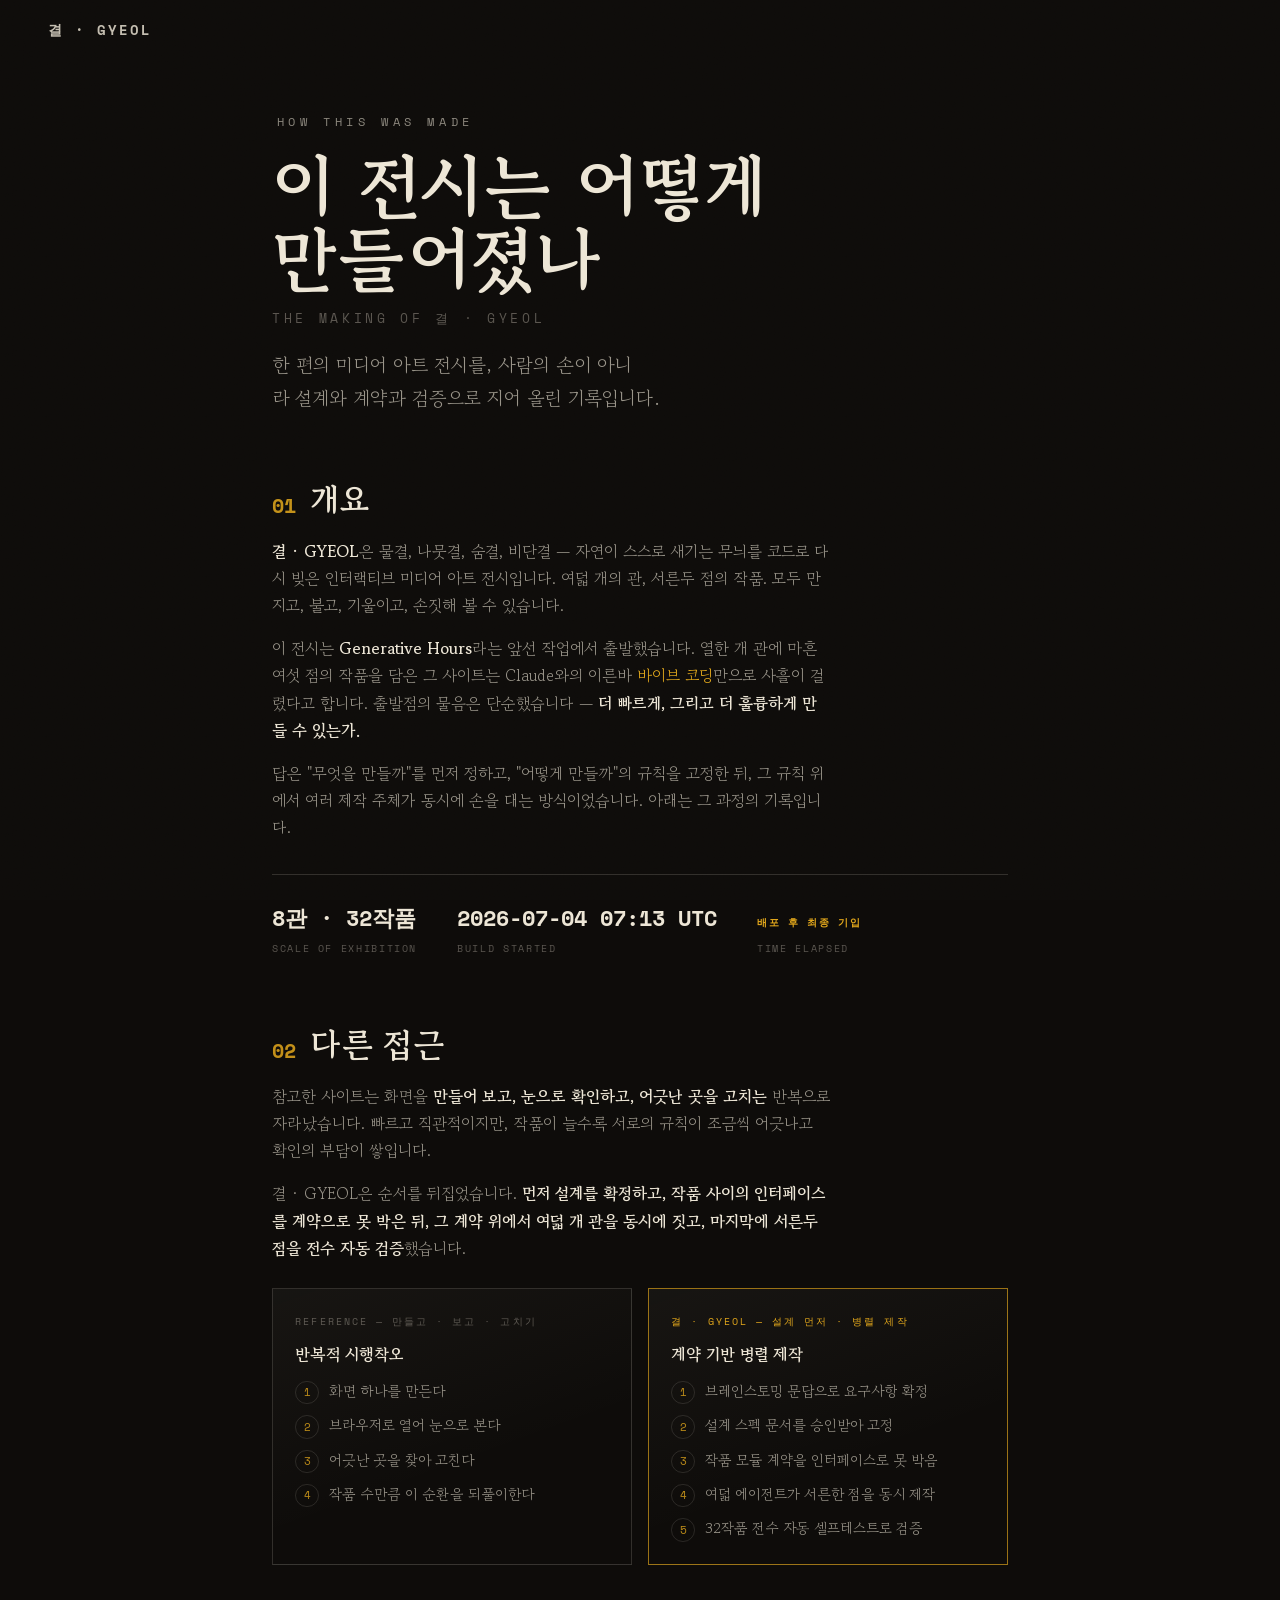
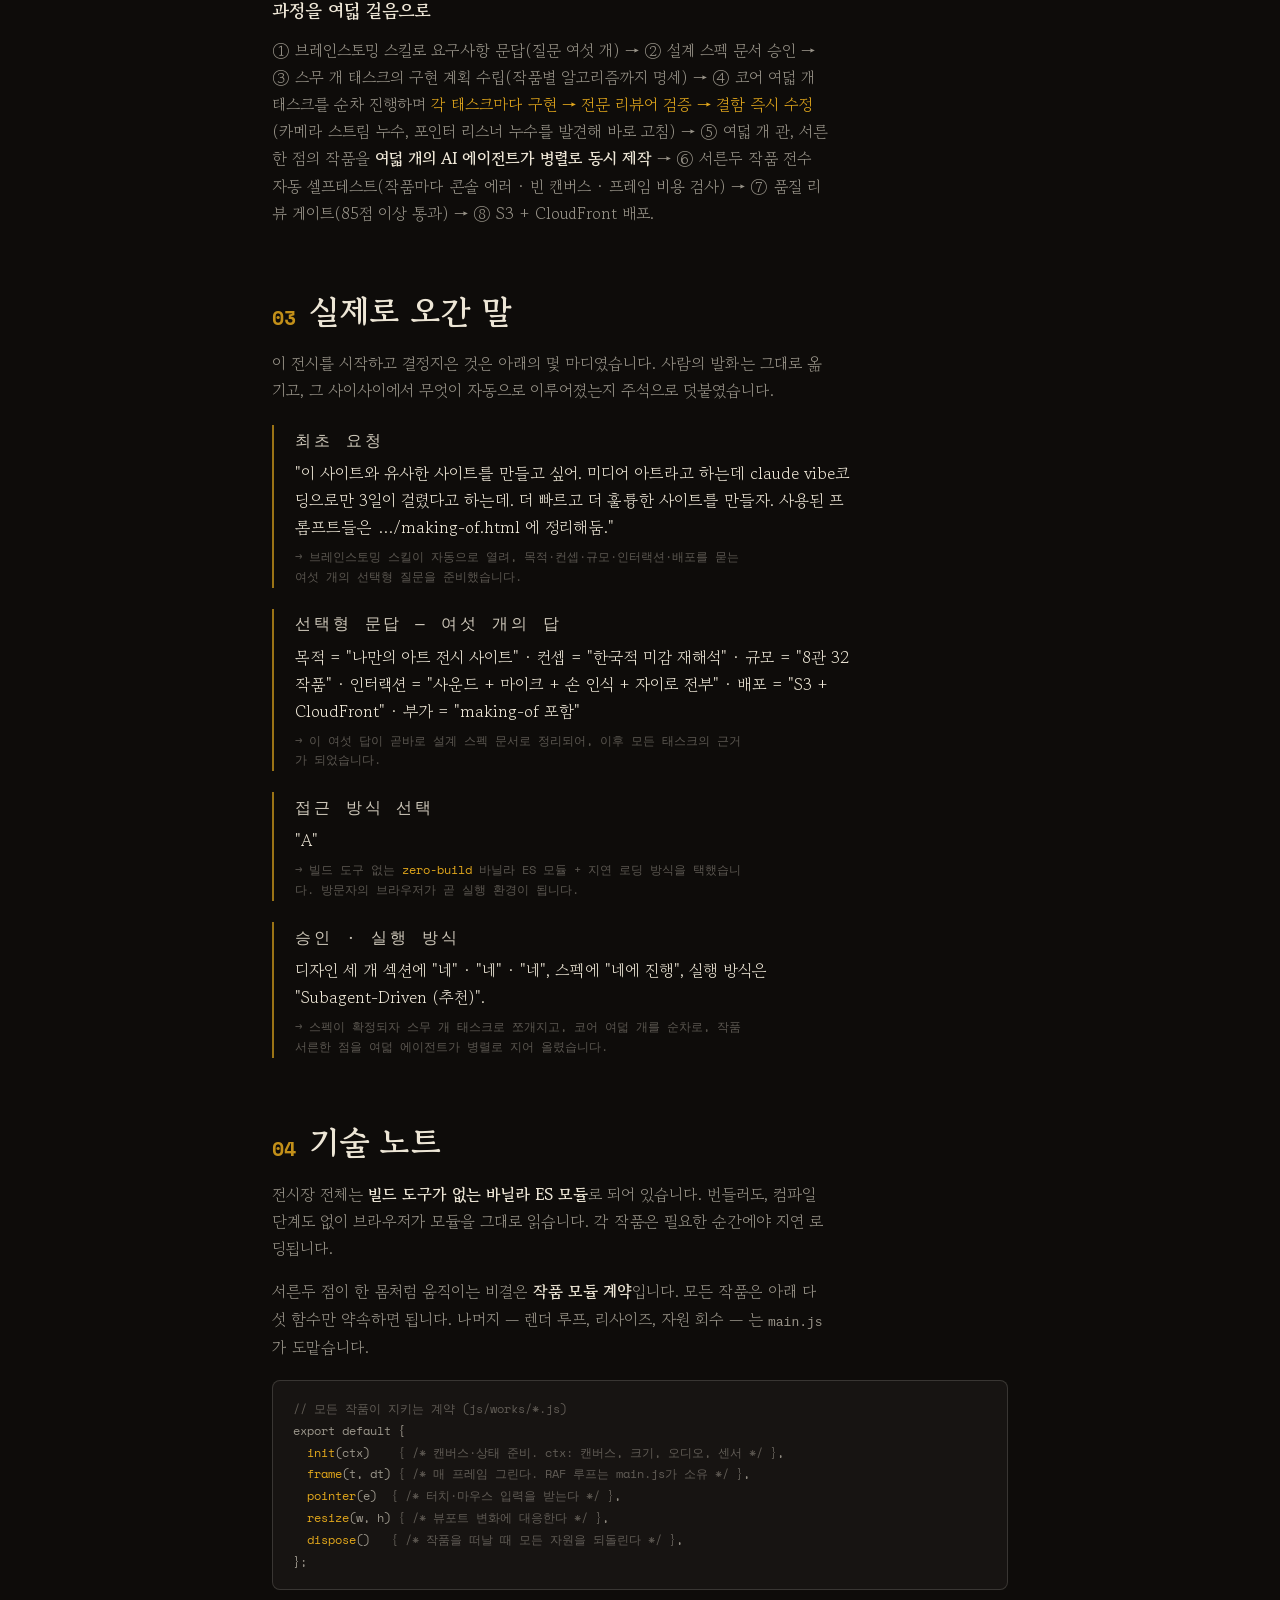
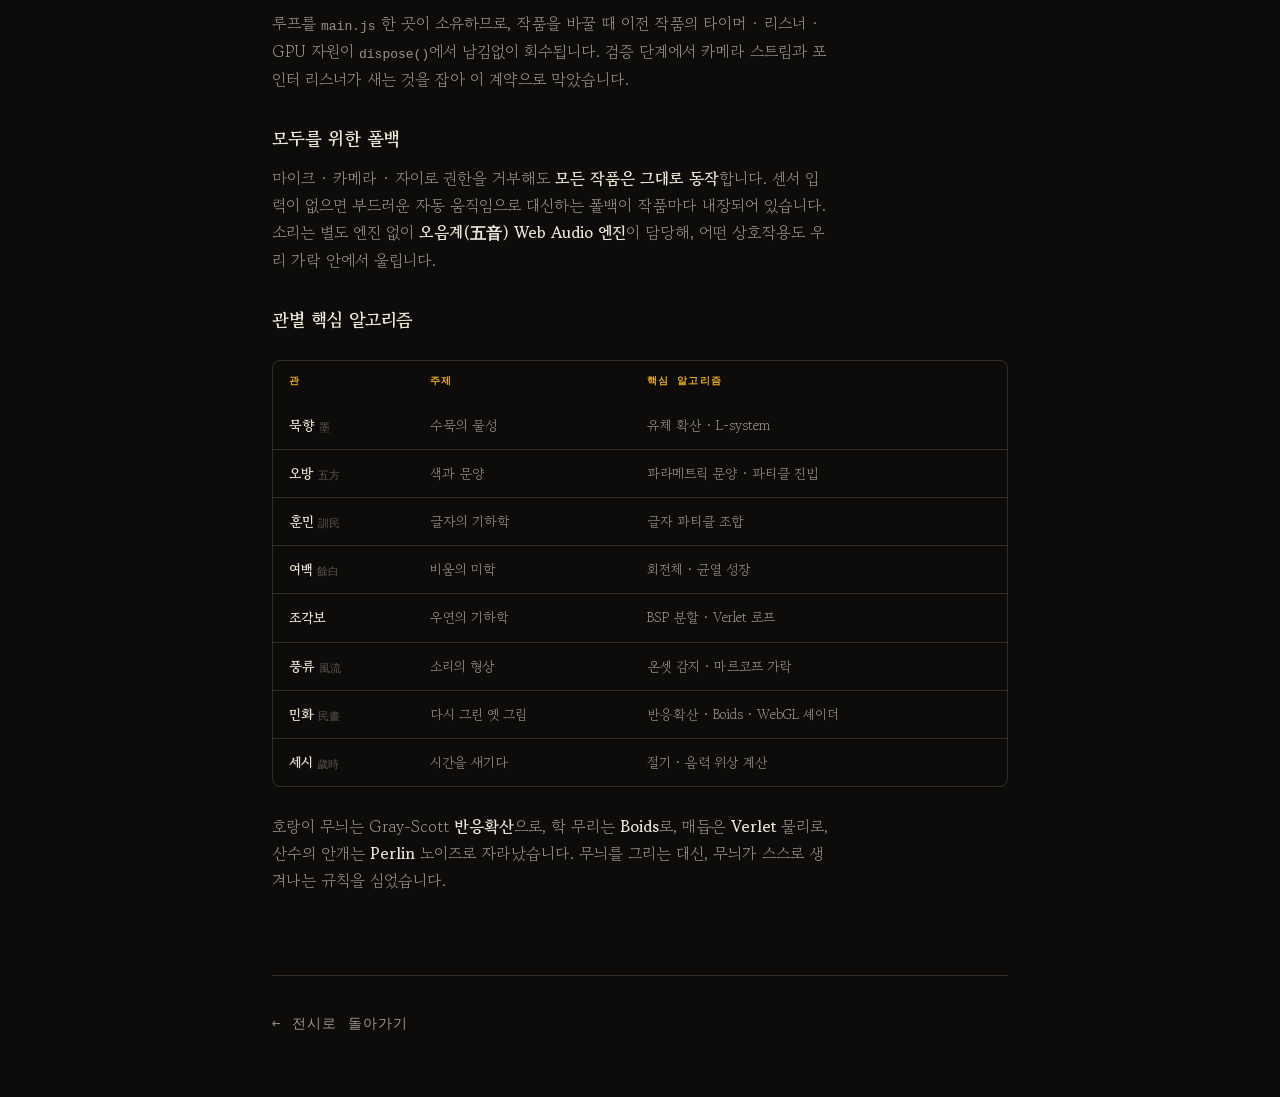
==== making-of.html @ 74eeb843 "feat: making-of 제작 과정 페이지 Co-Authored-By: Claude Fable 5 <noreply@anthropic.com>" ====
<!DOCTYPE html>
<html lang="ko">
<head>
  <meta charset="UTF-8" />
  <meta name="viewport" content="width=device-width, initial-scale=1.0, viewport-fit=cover" />
  <meta name="description" content="결 · GYEOL — 이 전시가 어떻게 만들어졌나. 설계 먼저, 병렬 제작, 전수 검증으로 지은 8관 32작품 미디어 아트." />
  <title>제작 과정 — 결 · GYEOL</title>
  <link rel="preconnect" href="https://fonts.googleapis.com" />
  <link rel="preconnect" href="https://fonts.gstatic.com" crossorigin />
  <link href="https://fonts.googleapis.com/css2?family=Gowun+Batang:wght@400;700&family=Space+Mono:wght@400;700&display=swap" rel="stylesheet" />
  <link rel="stylesheet" href="./css/style.css" />
  <style>
    /* ── making-of 전용 스타일 (style.css의 변수·타이포 재사용) ── */
    .mk{max-width:52rem;margin-inline:auto;padding:7rem var(--pad) 4rem;}
    .mk__eyebrow{font-family:var(--mono);font-size:.72rem;letter-spacing:.4em;color:var(--gold);opacity:.9;padding-left:.4em;margin-bottom:1.4rem;}
    .mk__title{font-size:clamp(2.6rem,8vw,4.4rem);font-weight:700;line-height:1.04;letter-spacing:.02em;margin-bottom:1.5rem;}
    .mk__title small{display:block;font-family:var(--mono);font-size:.82rem;letter-spacing:.28em;color:var(--paper-faint);font-weight:400;margin-top:1.1rem;}
    .mk__lead{font-size:clamp(1.05rem,1.5vw,1.22rem);color:var(--paper-dim);max-width:46ch;text-wrap:balance;}
    .mk section{margin-top:clamp(3rem,7vh,4.75rem);}
    .mk h2{font-size:clamp(1.55rem,4vw,2.05rem);font-weight:700;line-height:1.25;margin-bottom:1.2rem;letter-spacing:.01em;}
    .mk h2 .no{font-family:var(--mono);font-size:.6em;color:var(--gold);margin-right:.7em;opacity:.85;}
    .mk h3{font-size:1.12rem;font-weight:700;color:var(--paper);margin:1.9rem 0 .7rem;}
    .mk p{color:var(--paper-dim);margin-bottom:1rem;max-width:62ch;}
    .mk strong{color:var(--paper);font-weight:700;}
    .mk em{color:var(--gold);font-style:normal;}
    /* 소요 통계 */
    .mk__stats{display:flex;flex-wrap:wrap;gap:1.5rem 2.5rem;margin-top:2rem;padding-top:1.8rem;border-top:1px solid var(--hairline);}
    .stat b{display:block;font-family:var(--mono);font-size:1.4rem;color:var(--paper);font-weight:700;line-height:1.3;}
    .stat span{font-family:var(--mono);font-size:.64rem;letter-spacing:.16em;color:var(--paper-faint);}
    #elapsed{color:var(--gold);}
    /* 비교 2단 */
    .cmp{display:grid;grid-template-columns:1fr 1fr;gap:1rem;margin-top:1.6rem;}
    .cmp__col{border:1px solid var(--hairline);padding:1.5rem 1.4rem;background:linear-gradient(160deg,color-mix(in srgb,var(--paper) 4%,transparent),transparent 62%);}
    .cmp__col--ours{border-color:var(--hairline-hi);}
    .cmp__col h3{margin-top:0;font-size:1.02rem;}
    .cmp__col .tag{font-family:var(--mono);font-size:.64rem;letter-spacing:.2em;color:var(--paper-faint);display:block;margin-bottom:.7rem;}
    .cmp__col--ours .tag{color:var(--gold);}
    .cmp ol{list-style:none;counter-reset:s;padding:0;margin:.4rem 0 0;}
    .cmp li{position:relative;padding-left:2.1rem;margin-bottom:.75rem;font-size:.9rem;color:var(--paper-dim);line-height:1.55;}
    .cmp li:last-child{margin-bottom:0;}
    .cmp li::before{counter-increment:s;content:counter(s);position:absolute;left:0;top:.05rem;font-family:var(--mono);font-size:.66rem;color:var(--gold);opacity:.8;border:1px solid var(--hairline);width:1.35rem;height:1.35rem;display:grid;place-items:center;border-radius:50%;}
    /* 프롬프트 인용 */
    .prompt{border-left:2px solid var(--hairline-hi);padding:.1rem 0 .1rem 1.3rem;margin:1.3rem 0;}
    .prompt__q{font-family:var(--mono);font-size:.64rem;letter-spacing:.18em;color:var(--gold);opacity:.85;margin-bottom:.55rem;}
    .prompt p{font-size:1.02rem;color:var(--paper);margin-bottom:.4rem;line-height:1.65;}
    .prompt .said{color:var(--paper);}
    .prompt .note{font-family:var(--mono);font-size:.74rem;color:var(--paper-faint);line-height:1.65;margin-bottom:0;max-width:64ch;}
    /* 코드 블록 */
    .code{overflow-x:auto;-webkit-overflow-scrolling:touch;background:color-mix(in srgb,var(--paper) 4%,transparent);border:1px solid var(--hairline);border-radius:8px;padding:1.05rem 1.25rem;margin:1.2rem 0;}
    .code pre{font-family:var(--mono);font-size:.78rem;line-height:1.75;color:var(--paper-dim);white-space:pre;}
    .code .c{color:var(--paper-faint);}
    .code .k{color:var(--gold);}
    /* 관별 알고리즘 표 */
    .tbl-wrap{overflow-x:auto;-webkit-overflow-scrolling:touch;margin:1.6rem 0;border:1px solid var(--hairline);border-radius:8px;}
    table.algo{border-collapse:collapse;width:100%;min-width:33rem;font-size:.85rem;}
    table.algo th,table.algo td{text-align:left;padding:.75rem 1rem;border-bottom:1px solid var(--hairline);vertical-align:top;}
    table.algo thead th{font-family:var(--mono);font-size:.62rem;letter-spacing:.14em;color:var(--gold);text-transform:uppercase;}
    table.algo tbody th{font-weight:700;color:var(--paper);white-space:nowrap;}
    table.algo tbody th .hanja{color:var(--paper-faint);font-weight:400;margin-left:.35em;font-size:.82em;}
    table.algo td{color:var(--paper-dim);}
    table.algo tr:last-child td,table.algo tr:last-child th{border-bottom:0;}
    /* 되돌아가기 */
    .mk__back{margin-top:clamp(4rem,9vh,5.5rem);padding-top:2rem;border-top:1px solid var(--hairline);}
    .mk__back a{font-family:var(--mono);font-size:.85rem;letter-spacing:.08em;color:var(--paper-dim);transition:color .3s var(--ease),letter-spacing .4s var(--ease);}
    .mk__back a:hover{color:var(--gold);letter-spacing:.13em;}
    @media (max-width:600px){
      .mk{padding-top:6rem;}
      .cmp{grid-template-columns:1fr;}
    }
  </style>
</head>
<body data-view="atrium">
  <div class="grain" aria-hidden="true"></div>
  <header class="topbar">
    <a class="brand" href="./index.html" aria-label="아트리움으로">결 · GYEOL</a>
  </header>

  <main class="mk">
    <p class="mk__eyebrow">HOW THIS WAS MADE</p>
    <h1 class="mk__title">이 전시는 어떻게<br />만들어졌나<small>THE MAKING OF 결 · GYEOL</small></h1>
    <p class="mk__lead">한 편의 미디어 아트 전시를, 사람의 손이 아니라 설계와 계약과 검증으로 지어 올린 기록입니다.</p>

    <section aria-labelledby="s1">
      <h2 id="s1"><span class="no">01</span>개요</h2>
      <p><strong>결 · GYEOL</strong>은 물결, 나뭇결, 숨결, 비단결 — 자연이 스스로 새기는 무늬를 코드로 다시 빚은
        인터랙티브 미디어 아트 전시입니다. 여덟 개의 관, 서른두 점의 작품. 모두 만지고, 불고, 기울이고,
        손짓해 볼 수 있습니다.</p>
      <p>이 전시는 <strong>Generative Hours</strong>라는 앞선 작업에서 출발했습니다. 열한 개 관에 마흔여섯 점의
        작품을 담은 그 사이트는 Claude와의 이른바 <em>바이브 코딩</em>만으로 사흘이 걸렸다고 합니다.
        출발점의 물음은 단순했습니다 — <strong>더 빠르게, 그리고 더 훌륭하게 만들 수 있는가.</strong></p>
      <p>답은 "무엇을 만들까"를 먼저 정하고, "어떻게 만들까"의 규칙을 고정한 뒤, 그 규칙 위에서
        여러 제작 주체가 동시에 손을 대는 방식이었습니다. 아래는 그 과정의 기록입니다.</p>
      <div class="mk__stats">
        <div class="stat"><b>8관 · 32작품</b><span>SCALE OF EXHIBITION</span></div>
        <div class="stat"><b>2026-07-04 07:13 UTC</b><span>BUILD STARTED</span></div>
        <div class="stat"><b><span id="elapsed">배포 후 최종 기입</span></b><span>TIME ELAPSED</span></div>
      </div>
    </section>

    <section aria-labelledby="s2">
      <h2 id="s2"><span class="no">02</span>다른 접근</h2>
      <p>참고한 사이트는 화면을 <strong>만들어 보고, 눈으로 확인하고, 어긋난 곳을 고치는</strong> 반복으로 자라났습니다.
        빠르고 직관적이지만, 작품이 늘수록 서로의 규칙이 조금씩 어긋나고 확인의 부담이 쌓입니다.</p>
      <p>결 · GYEOL은 순서를 뒤집었습니다. <strong>먼저 설계를 확정하고, 작품 사이의 인터페이스를 계약으로 못 박은 뒤,
        그 계약 위에서 여덟 개 관을 동시에 짓고, 마지막에 서른두 점을 전수 자동 검증</strong>했습니다.</p>
      <div class="cmp">
        <div class="cmp__col">
          <span class="tag">REFERENCE — 만들고 · 보고 · 고치기</span>
          <h3>반복적 시행착오</h3>
          <ol>
            <li>화면 하나를 만든다</li>
            <li>브라우저로 열어 눈으로 본다</li>
            <li>어긋난 곳을 찾아 고친다</li>
            <li>작품 수만큼 이 순환을 되풀이한다</li>
          </ol>
        </div>
        <div class="cmp__col cmp__col--ours">
          <span class="tag">결 · GYEOL — 설계 먼저 · 병렬 제작</span>
          <h3>계약 기반 병렬 제작</h3>
          <ol>
            <li>브레인스토밍 문답으로 요구사항 확정</li>
            <li>설계 스펙 문서를 승인받아 고정</li>
            <li>작품 모듈 계약을 인터페이스로 못 박음</li>
            <li>여덟 에이전트가 서른한 점을 동시 제작</li>
            <li>32작품 전수 자동 셀프테스트로 검증</li>
          </ol>
        </div>
      </div>
      <h3>과정을 여덟 걸음으로</h3>
      <p>① 브레인스토밍 스킬로 요구사항 문답(질문 여섯 개) → ② 설계 스펙 문서 승인 → ③ 스무 개 태스크의
        구현 계획 수립(작품별 알고리즘까지 명세) → ④ 코어 여덟 개 태스크를 순차 진행하며 <em>각 태스크마다
        구현 → 전문 리뷰어 검증 → 결함 즉시 수정</em>(카메라 스트림 누수, 포인터 리스너 누수를 발견해 바로 고침)
        → ⑤ 여덟 개 관, 서른한 점의 작품을 <strong>여덟 개의 AI 에이전트가 병렬로 동시 제작</strong>
        → ⑥ 서른두 작품 전수 자동 셀프테스트(작품마다 콘솔 에러 · 빈 캔버스 · 프레임 비용 검사)
        → ⑦ 품질 리뷰 게이트(85점 이상 통과) → ⑧ S3 + CloudFront 배포.</p>
    </section>

    <section aria-labelledby="s3">
      <h2 id="s3"><span class="no">03</span>실제로 오간 말</h2>
      <p>이 전시를 시작하고 결정지은 것은 아래의 몇 마디였습니다. 사람의 발화는 그대로 옮기고,
        그 사이사이에서 무엇이 자동으로 이루어졌는지 주석으로 덧붙였습니다.</p>

      <div class="prompt">
        <p class="prompt__q">최초 요청</p>
        <p class="said">"이 사이트와 유사한 사이트를 만들고 싶어. 미디어 아트라고 하는데 claude vibe코딩으로만
          3일이 걸렸다고 하는데. 더 빠르고 더 훌륭한 사이트를 만들자. 사용된 프롬프트들은 …/making-of.html 에
          정리해둠."</p>
        <p class="note">→ 브레인스토밍 스킬이 자동으로 열려, 목적·컨셉·규모·인터랙션·배포를 묻는 여섯 개의
          선택형 질문을 준비했습니다.</p>
      </div>

      <div class="prompt">
        <p class="prompt__q">선택형 문답 — 여섯 개의 답</p>
        <p class="said">목적 = "나만의 아트 전시 사이트" · 컨셉 = "한국적 미감 재해석" · 규모 = "8관 32작품" ·
          인터랙션 = "사운드 + 마이크 + 손 인식 + 자이로 전부" · 배포 = "S3 + CloudFront" ·
          부가 = "making-of 포함"</p>
        <p class="note">→ 이 여섯 답이 곧바로 설계 스펙 문서로 정리되어, 이후 모든 태스크의 근거가 되었습니다.</p>
      </div>

      <div class="prompt">
        <p class="prompt__q">접근 방식 선택</p>
        <p class="said">"A"</p>
        <p class="note">→ 빌드 도구 없는 <em>zero-build</em> 바닐라 ES 모듈 + 지연 로딩 방식을 택했습니다.
          방문자의 브라우저가 곧 실행 환경이 됩니다.</p>
      </div>

      <div class="prompt">
        <p class="prompt__q">승인 · 실행 방식</p>
        <p class="said">디자인 세 개 섹션에 "네" · "네" · "네", 스펙에 "네에 진행", 실행 방식은
          "Subagent-Driven (추천)".</p>
        <p class="note">→ 스펙이 확정되자 스무 개 태스크로 쪼개지고, 코어 여덟 개를 순차로,
          작품 서른한 점을 여덟 에이전트가 병렬로 지어 올렸습니다.</p>
      </div>
    </section>

    <section aria-labelledby="s4">
      <h2 id="s4"><span class="no">04</span>기술 노트</h2>
      <p>전시장 전체는 <strong>빌드 도구가 없는 바닐라 ES 모듈</strong>로 되어 있습니다. 번들러도, 컴파일 단계도
        없이 브라우저가 모듈을 그대로 읽습니다. 각 작품은 필요한 순간에야 지연 로딩됩니다.</p>
      <p>서른두 점이 한 몸처럼 움직이는 비결은 <strong>작품 모듈 계약</strong>입니다. 모든 작품은 아래 다섯 함수만
        약속하면 됩니다. 나머지 — 렌더 루프, 리사이즈, 자원 회수 — 는 <code>main.js</code>가 도맡습니다.</p>
      <div class="code"><pre><span class="c">// 모든 작품이 지키는 계약 (js/works/*.js)</span>
export default {
  <span class="k">init</span>(ctx)    <span class="c">{ /* 캔버스·상태 준비. ctx: 캔버스, 크기, 오디오, 센서 */ }</span>,
  <span class="k">frame</span>(t, dt) <span class="c">{ /* 매 프레임 그린다. RAF 루프는 main.js가 소유 */ }</span>,
  <span class="k">pointer</span>(e)  <span class="c">{ /* 터치·마우스 입력을 받는다 */ }</span>,
  <span class="k">resize</span>(w, h) <span class="c">{ /* 뷰포트 변화에 대응한다 */ }</span>,
  <span class="k">dispose</span>()   <span class="c">{ /* 작품을 떠날 때 모든 자원을 되돌린다 */ }</span>,
};</pre></div>
      <p>루프를 <code>main.js</code> 한 곳이 소유하므로, 작품을 바꿀 때 이전 작품의
        타이머 · 리스너 · GPU 자원이 <code>dispose()</code>에서 남김없이 회수됩니다.
        검증 단계에서 카메라 스트림과 포인터 리스너가 새는 것을 잡아 이 계약으로 막았습니다.</p>
      <h3>모두를 위한 폴백</h3>
      <p>마이크 · 카메라 · 자이로 권한을 거부해도 <strong>모든 작품은 그대로 동작</strong>합니다. 센서 입력이
        없으면 부드러운 자동 움직임으로 대신하는 폴백이 작품마다 내장되어 있습니다. 소리는 별도 엔진 없이
        <strong>오음계(五音) Web Audio 엔진</strong>이 담당해, 어떤 상호작용도 우리 가락 안에서 울립니다.</p>
      <h3>관별 핵심 알고리즘</h3>
      <div class="tbl-wrap">
        <table class="algo">
          <thead><tr><th scope="col">관</th><th scope="col">주제</th><th scope="col">핵심 알고리즘</th></tr></thead>
          <tbody>
            <tr><th scope="row">묵향<span class="hanja">墨</span></th><td>수묵의 물성</td><td>유체 확산 · L-system</td></tr>
            <tr><th scope="row">오방<span class="hanja">五方</span></th><td>색과 문양</td><td>파라메트릭 문양 · 파티클 진법</td></tr>
            <tr><th scope="row">훈민<span class="hanja">訓民</span></th><td>글자의 기하학</td><td>글자 파티클 조합</td></tr>
            <tr><th scope="row">여백<span class="hanja">餘白</span></th><td>비움의 미학</td><td>회전체 · 균열 성장</td></tr>
            <tr><th scope="row">조각보</th><td>우연의 기하학</td><td>BSP 분할 · Verlet 로프</td></tr>
            <tr><th scope="row">풍류<span class="hanja">風流</span></th><td>소리의 형상</td><td>온셋 감지 · 마르코프 가락</td></tr>
            <tr><th scope="row">민화<span class="hanja">民畫</span></th><td>다시 그린 옛 그림</td><td>반응확산 · Boids · WebGL 셰이더</td></tr>
            <tr><th scope="row">세시<span class="hanja">歲時</span></th><td>시간을 새기다</td><td>절기 · 음력 위상 계산</td></tr>
          </tbody>
        </table>
      </div>
      <p>호랑이 무늬는 Gray-Scott <strong>반응확산</strong>으로, 학 무리는 <strong>Boids</strong>로, 매듭은
        <strong>Verlet</strong> 물리로, 산수의 안개는 <strong>Perlin</strong> 노이즈로 자라났습니다.
        무늬를 그리는 대신, 무늬가 스스로 생겨나는 규칙을 심었습니다.</p>
    </section>

    <footer class="mk__back">
      <a href="./index.html">← 전시로 돌아가기</a>
    </footer>
  </main>
</body>
</html>
---- css/style.css ----
/* ═══════════════════════════════════════════════════════════════════
   결 · GYEOL — 한국적 미감의 제너러티브 미디어 아트 전시
   전역 스타일: 먹빛 배경 위 한지색 타이포, 갤러리다운 여백과 트랜지션
   ═══════════════════════════════════════════════════════════════════ */

:root {
  /* 팔레트 — 먹(ink)·한지(paper)·단청(오방색) */
  --ink:#0E0C0A; --paper:#EDE6D6; --red:#C23B22; --blue:#2C5F93;
  --gold:#E3A81C; --black:#1A1611;

  /* 파생 톤 */
  --paper-dim:color-mix(in srgb,var(--paper) 62%,transparent);
  --paper-faint:color-mix(in srgb,var(--paper) 34%,transparent);
  --hairline:color-mix(in srgb,var(--paper) 16%,transparent);
  --hairline-hi:color-mix(in srgb,var(--gold) 66%,transparent);
  --veil:color-mix(in srgb,var(--ink) 72%,transparent);

  /* 타이포 */
  --serif:'Gowun Batang',serif; --mono:'Space Mono',monospace;

  /* 리듬 */
  --pad:clamp(1.25rem,4vw,3rem);
  --ease:cubic-bezier(.22,.61,.36,1);
}

* { margin:0; box-sizing:border-box; }
html,body { height:100%; }

body {
  background:var(--ink);
  color:var(--paper);
  font-family:var(--serif);
  font-weight:400;
  line-height:1.7;
  overflow-x:hidden;
  -webkit-font-smoothing:antialiased;
  text-rendering:optimizeLegibility;
}

::selection { background:var(--gold); color:var(--ink); }

:where(a){ color:inherit; text-decoration:none; }

:where(button){
  font:inherit; color:inherit; background:none;
  border:0; cursor:pointer; -webkit-tap-highlight-color:transparent;
}

:where(button,a):focus-visible{
  outline:2px solid var(--gold);
  outline-offset:3px;
  border-radius:2px;
}

/* ── 한지 질감: feTurbulence 노이즈 오버레이 ───────────────────────── */
.grain {
  position:fixed; inset:0; pointer-events:none; opacity:.06; z-index:50;
  mix-blend-mode:overlay;
  background-image:url("data:image/svg+xml,%3Csvg xmlns='http://www.w3.org/2000/svg' width='160' height='160'%3E%3Cfilter id='n'%3E%3CfeTurbulence type='fractalNoise' baseFrequency='0.82' numOctaves='3' stitchTiles='stitch'/%3E%3C/filter%3E%3Crect width='100%25' height='100%25' filter='url(%23n)'/%3E%3C/svg%3E");
}

/* ── 뷰 상태 전환 (아트리움 ↔ 뷰어) ──────────────────────────────── */
body[data-view="viewer"] #atrium { display:none; }
body[data-view="atrium"] #viewer { display:none; }
body[data-view="viewer"]{ overflow:hidden; }

/* ═══════════════════════ 상단 바 ═══════════════════════════════════ */
.topbar {
  position:fixed; inset:0 0 auto 0; z-index:60;
  display:flex; align-items:center; justify-content:space-between;
  padding:1.15rem var(--pad);
  pointer-events:none;
}
.topbar > * { pointer-events:auto; }

.brand {
  font-family:var(--mono);
  font-size:.9rem; font-weight:700;
  letter-spacing:.14em;
  color:var(--paper);
  opacity:.82;
  transition:opacity .3s var(--ease), letter-spacing .4s var(--ease);
}
.brand:hover { opacity:1; letter-spacing:.2em; }

.sound-toggle {
  width:2.5rem; height:2.5rem;
  display:grid; place-items:center;
  font-size:1.3rem; line-height:1;
  color:var(--paper);
  border:1px solid var(--hairline);
  border-radius:50%;
  opacity:.7;
  transition:opacity .3s var(--ease), border-color .3s var(--ease),
             color .3s var(--ease), transform .4s var(--ease);
}
.sound-toggle:hover { opacity:1; border-color:var(--hairline-hi); color:var(--gold); }
.sound-toggle[aria-pressed="true"]{
  opacity:1; color:var(--gold); border-color:var(--hairline-hi);
  box-shadow:0 0 0 1px color-mix(in srgb,var(--gold) 30%,transparent) inset;
}

/* ═══════════════════════ 아트리움 ═════════════════════════════════ */
.atrium { min-height:100%; }

/* ── 히어로 ──────────────────────────────────────────────────────── */
.hero {
  display:flex; flex-direction:column; align-items:center;
  text-align:center;
  padding:clamp(7rem,16vh,11rem) var(--pad) clamp(3rem,8vh,5rem);
}

.hero__eyebrow {
  font-family:var(--mono);
  font-size:.72rem; letter-spacing:.42em;
  color:var(--gold);
  opacity:.9;
  padding-left:.42em; /* 자간 시각 보정 */
  margin-bottom:1.6rem;
}

.hero__title {
  font-size:clamp(6rem,24vw,15rem);
  font-weight:700;
  line-height:.9;
  letter-spacing:.02em;
  color:var(--paper);
  text-shadow:0 0 60px color-mix(in srgb,var(--gold) 18%,transparent);
  margin-bottom:1.8rem;
}

.hero__lead {
  max-width:38ch;
  font-size:clamp(1rem,1.35vw,1.18rem);
  color:var(--paper-dim);
  text-wrap:balance;
  margin-bottom:2rem;
}

.hero__meta {
  font-family:var(--mono);
  font-size:.7rem; letter-spacing:.34em;
  color:var(--paper-faint);
  padding-left:.34em;
}

/* ═══════════════════════ 전시관 그리드 ═════════════════════════════ */
.wings {
  display:grid;
  grid-template-columns:repeat(auto-fill,minmax(280px,1fr));
  gap:1rem;
  padding:2rem var(--pad) clamp(4rem,10vh,6rem);
  max-width:1400px;
  margin-inline:auto;
}

.wing-card {
  position:relative;
  display:flex; flex-direction:column; gap:.85rem;
  min-height:14rem;
  padding:1.6rem 1.5rem 1.5rem;
  border:1px solid var(--hairline);
  background:linear-gradient(160deg,
    color-mix(in srgb,var(--paper) 4%,transparent),
    transparent 62%);
  color:inherit; text-align:left;
  overflow:hidden;
  transition:border-color .4s var(--ease), transform .4s var(--ease),
             background .4s var(--ease);
}
/* 좌상단 단청 악센트 라인 — hover 시 자라남 */
.wing-card::before {
  content:""; position:absolute; top:0; left:0;
  width:2px; height:0;
  background:linear-gradient(var(--gold),var(--red));
  transition:height .45s var(--ease);
}
.wing-card:hover,
.wing-card:focus-visible {
  border-color:var(--hairline-hi);
  transform:translateY(-4px);
  background:linear-gradient(160deg,
    color-mix(in srgb,var(--paper) 8%,transparent),
    transparent 66%);
}
.wing-card:hover::before,
.wing-card:focus-visible::before { height:100%; }

/* 관 번호 (main.js 주입 마크업 대비 방어적 스타일) */
.wing-card__index,
.wing-card [data-index] {
  font-family:var(--mono);
  font-size:.72rem; letter-spacing:.28em;
  color:var(--gold); opacity:.85;
}

/* 관 이름 — 한글 + 한자 */
.wing-card h2,
.wing-card__name {
  font-size:1.7rem; font-weight:700; line-height:1.25;
  letter-spacing:.01em;
  color:var(--paper);
}
.wing-card h2 .hanja,
.wing-card__hanja {
  font-weight:400;
  color:var(--paper-dim);
  margin-left:.35em;
  font-size:.8em;
}

/* 관 테마 설명 */
.wing-card p,
.wing-card__theme {
  font-size:.95rem;
  color:var(--paper-dim);
}

/* 작품 칩 목록 */
.wing-card__works {
  display:flex; flex-wrap:wrap; gap:.4rem .6rem;
  margin-top:auto; padding-top:.4rem;
  list-style:none;
}
.work-chip {
  font-family:var(--mono);
  font-size:.75rem; opacity:.7;
  transition:opacity .3s var(--ease), color .3s var(--ease);
}
.work-chip::before { content:"·\00a0"; color:var(--gold); }
.work-chip:first-child::before { content:none; }
.wing-card:hover .work-chip { opacity:.95; }

/* ═══════════════════════ 푸터 ═════════════════════════════════════ */
.foot {
  text-align:center;
  padding:2rem var(--pad) 4rem;
  border-top:1px solid var(--hairline);
  margin:0 var(--pad);
}
.foot a {
  font-family:var(--mono);
  font-size:.82rem; letter-spacing:.08em;
  color:var(--paper-dim);
  transition:color .3s var(--ease), letter-spacing .4s var(--ease);
}
.foot a:hover { color:var(--gold); letter-spacing:.13em; }

/* ═══════════════════════ 뷰어 (전체화면) ═══════════════════════════ */
.viewer { position:fixed; inset:0; z-index:40; background:var(--black); }

.stage, .stage canvas {
  position:absolute; inset:0;
  width:100%; height:100%;
  display:block;
}

/* ── HUD: 화면 모서리 배치, 반투명, hover 시 선명 ─────────────────── */
.viewer__hud { position:absolute; inset:0; pointer-events:none; z-index:2; }

.viewer__hud button {
  position:absolute;
  display:grid; place-items:center;
  width:3rem; height:3rem;
  font-size:1.35rem; line-height:1;
  color:var(--paper);
  background:color-mix(in srgb,var(--ink) 42%,transparent);
  border:1px solid var(--hairline);
  border-radius:50%;
  opacity:.42;
  backdrop-filter:blur(6px); -webkit-backdrop-filter:blur(6px);
  pointer-events:auto;
  transition:opacity .3s var(--ease), border-color .3s var(--ease),
             background .3s var(--ease), transform .3s var(--ease);
}
.viewer__hud button:hover,
.viewer__hud button:focus-visible {
  opacity:1; border-color:var(--hairline-hi);
  background:color-mix(in srgb,var(--ink) 66%,transparent);
}

/* close·sound가 우상단에서 나란히: [✕]  [∿]
   sound-toggle(right:var(--pad), 2.5rem)와 겹치지 않도록 pad 기준으로 close를 왼쪽에 둔다 */
.viewer__hud [data-action="close"]{ top:1.05rem; right:calc(var(--pad) + 3rem); }
.viewer__hud [data-action="prev"] { top:50%; left:1.25rem; transform:translateY(-50%); }
.viewer__hud [data-action="next"] { top:50%; right:1.25rem; transform:translateY(-50%); }
.viewer__hud [data-action="prev"]:hover,
.viewer__hud [data-action="next"]:hover { transform:translateY(-50%) scale(1.06); }
.viewer__hud [data-action="info"] { bottom:1.5rem; right:1.5rem; font-size:1.2rem; }
.viewer__hud [data-action="info"][aria-expanded="true"]{
  opacity:1; color:var(--gold); border-color:var(--hairline-hi);
}

/* ── 정보 패널: 우측 하단 유리모피즘 카드 ────────────────────────── */
.viewer__panel {
  position:absolute; right:1.5rem; bottom:5.4rem; z-index:3;
  width:min(30rem,calc(100vw - 3rem));
  padding:1.6rem 1.7rem;
  background:color-mix(in srgb,var(--ink) 58%,transparent);
  border:1px solid var(--hairline);
  border-radius:14px;
  backdrop-filter:blur(16px) saturate(1.3);
  -webkit-backdrop-filter:blur(16px) saturate(1.3);
  box-shadow:0 18px 50px color-mix(in srgb,#000 55%,transparent);
  transition:opacity .38s var(--ease), transform .38s var(--ease);
}
/* [hidden] 를 애니메이션 가능한 상태로 재정의 (main.js가 토글) */
.viewer__panel[hidden]{
  display:block;
  opacity:0; transform:translateY(14px) scale(.98);
  pointer-events:none;
}
.viewer__panel h2 {
  font-size:1.5rem; font-weight:700; line-height:1.3;
  margin-bottom:.6rem; color:var(--paper);
}
.viewer__panel p { font-size:.95rem; color:var(--paper-dim); }
.viewer__panel .note {
  margin-top:.9rem; padding-top:.9rem;
  border-top:1px solid var(--hairline);
  font-family:var(--mono);
  font-size:.78rem; line-height:1.65;
  color:var(--paper-faint);
}

/* ── 힌트 바: 하단 중앙 ──────────────────────────────────────────── */
.viewer__hint {
  position:absolute; left:50%; bottom:1.6rem; z-index:3;
  transform:translateX(-50%);
  max-width:min(90vw,32rem);
  padding:.6rem 1.15rem;
  text-align:center;
  font-family:var(--mono);
  font-size:.76rem; letter-spacing:.04em;
  color:var(--paper-dim);
  background:color-mix(in srgb,var(--ink) 52%,transparent);
  border:1px solid var(--hairline);
  border-radius:999px;
  backdrop-filter:blur(8px); -webkit-backdrop-filter:blur(8px);
  transition:opacity .4s var(--ease), transform .4s var(--ease);
}
.viewer__hint[hidden]{
  display:block;
  opacity:0; transform:translateX(-50%) translateY(8px);
  pointer-events:none;
}

/* ═══════════════════════ 반응형 ═══════════════════════════════════ */
@media (max-width:900px){
  .wings { grid-template-columns:repeat(auto-fill,minmax(240px,1fr)); }
  .viewer__panel { right:1rem; left:1rem; width:auto; bottom:5rem; }
}

@media (max-width:600px){
  .hero { padding-top:8rem; }
  .hero__title { font-size:4rem; }
  .hero__lead { font-size:1rem; }
  .wings { padding:1rem; grid-template-columns:1fr; }
  .wing-card { min-height:12rem; }
  .viewer__hud button { width:2.7rem; height:2.7rem; font-size:1.2rem; }
  .viewer__hud [data-action="close"]{ right:4.2rem; }
  .foot { margin:0; }
}

/* ── 접근성: 모션 최소화 선호 ────────────────────────────────────── */
@media (prefers-reduced-motion:reduce){
  * { transition-duration:.01ms !important; animation-duration:.01ms !important; }
  .wing-card:hover,
  .wing-card:focus-visible { transform:none; }
}
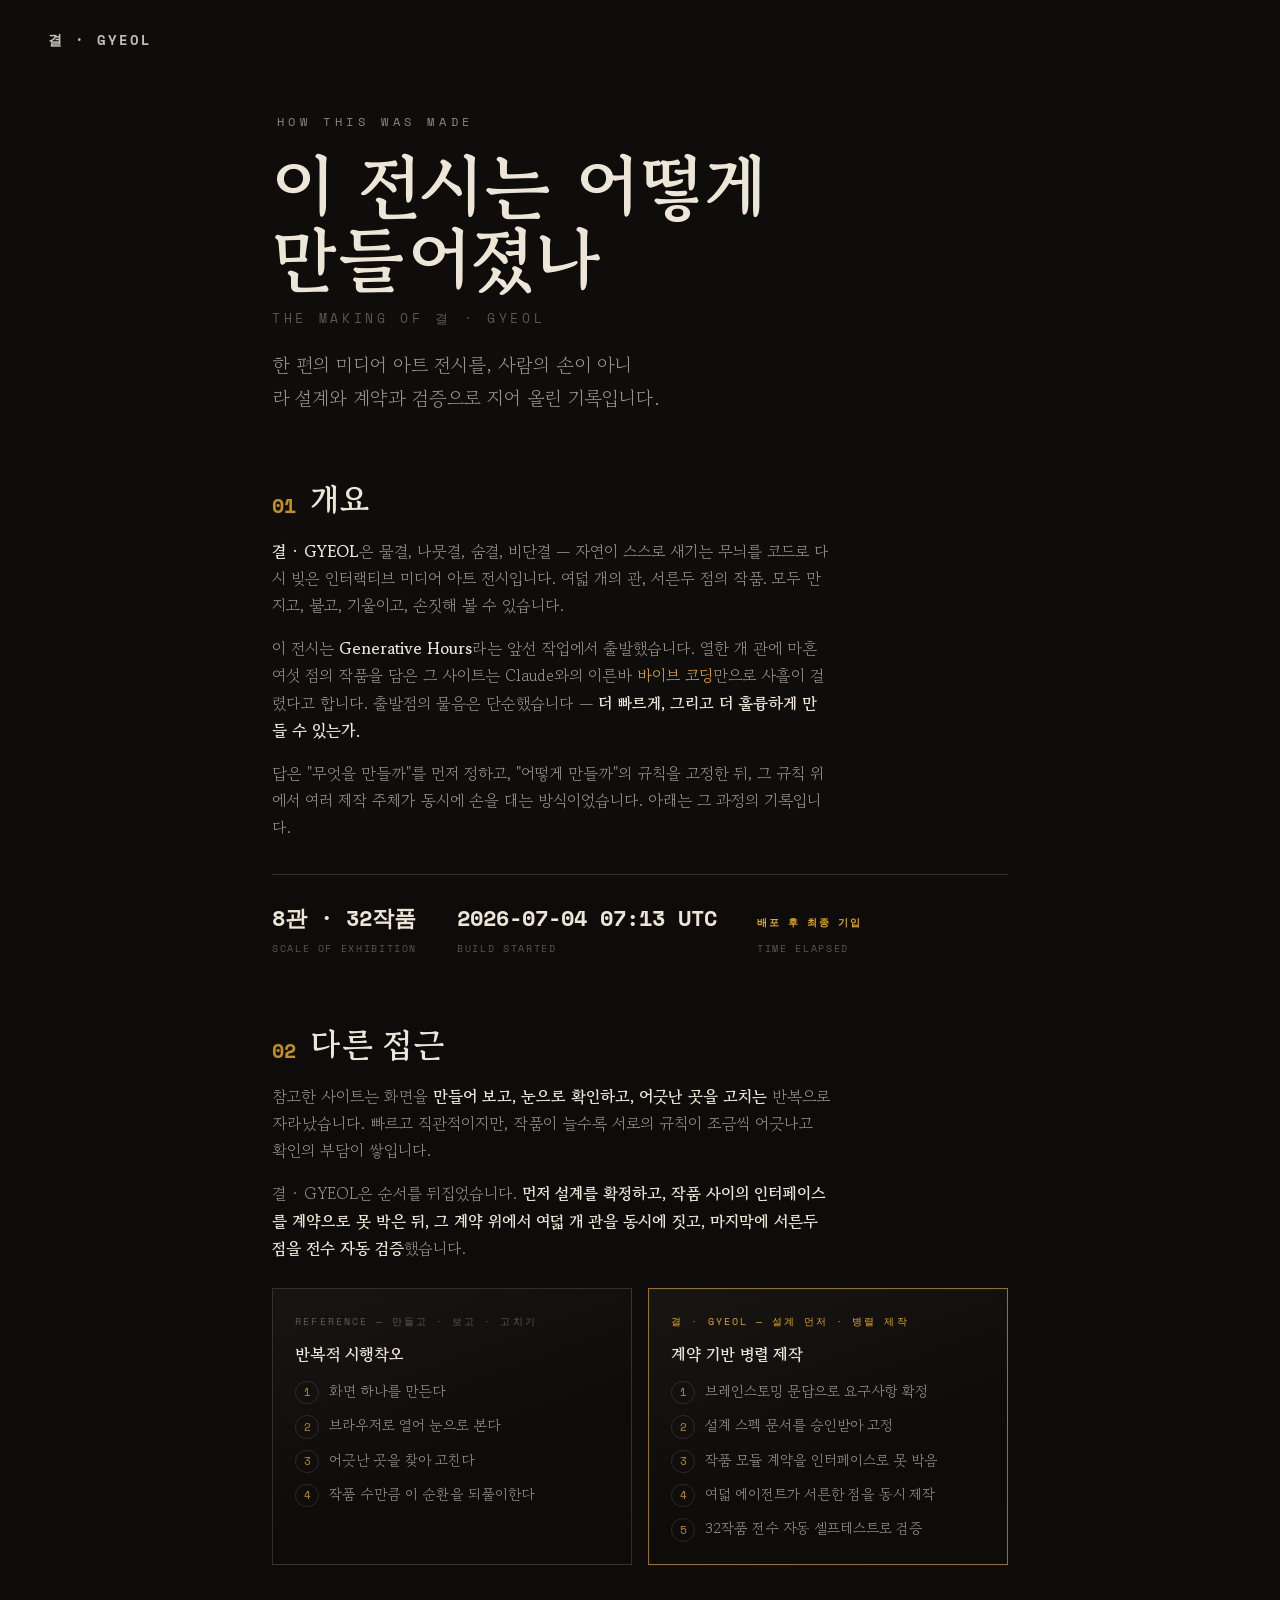
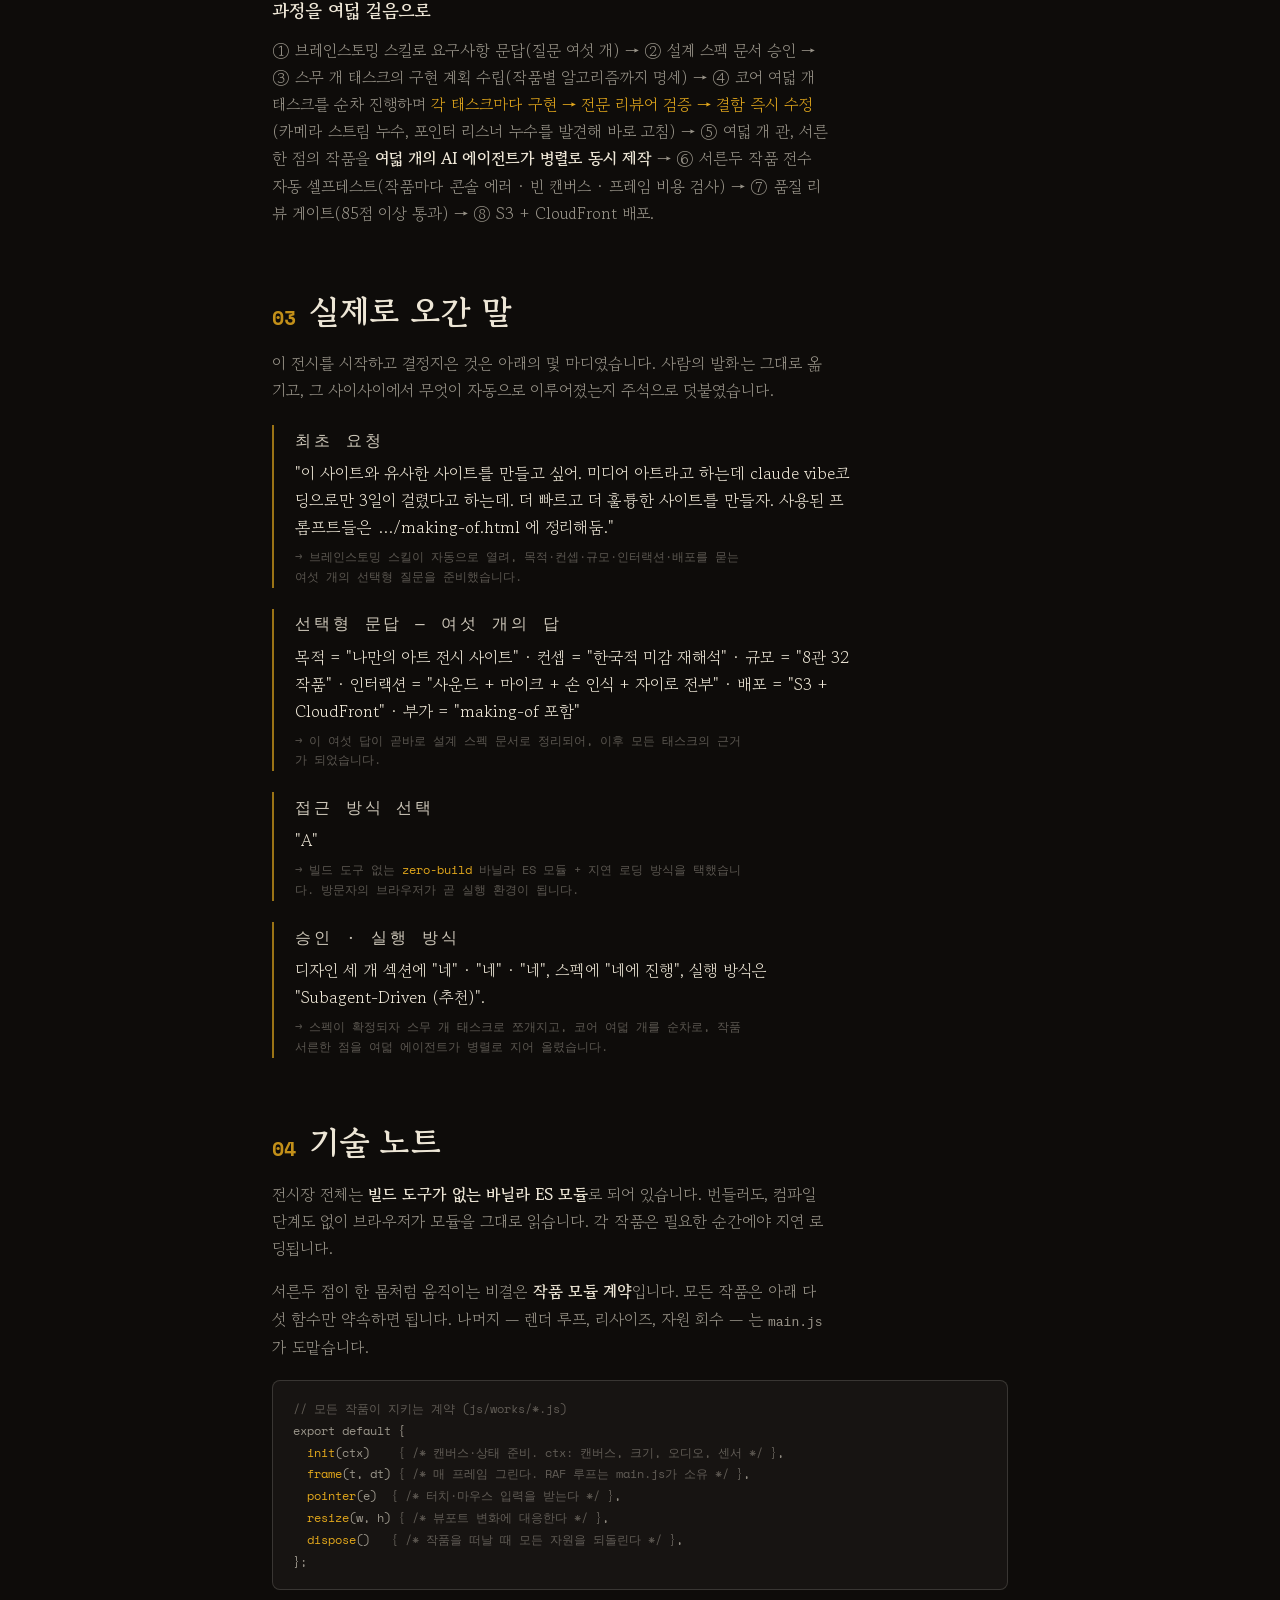
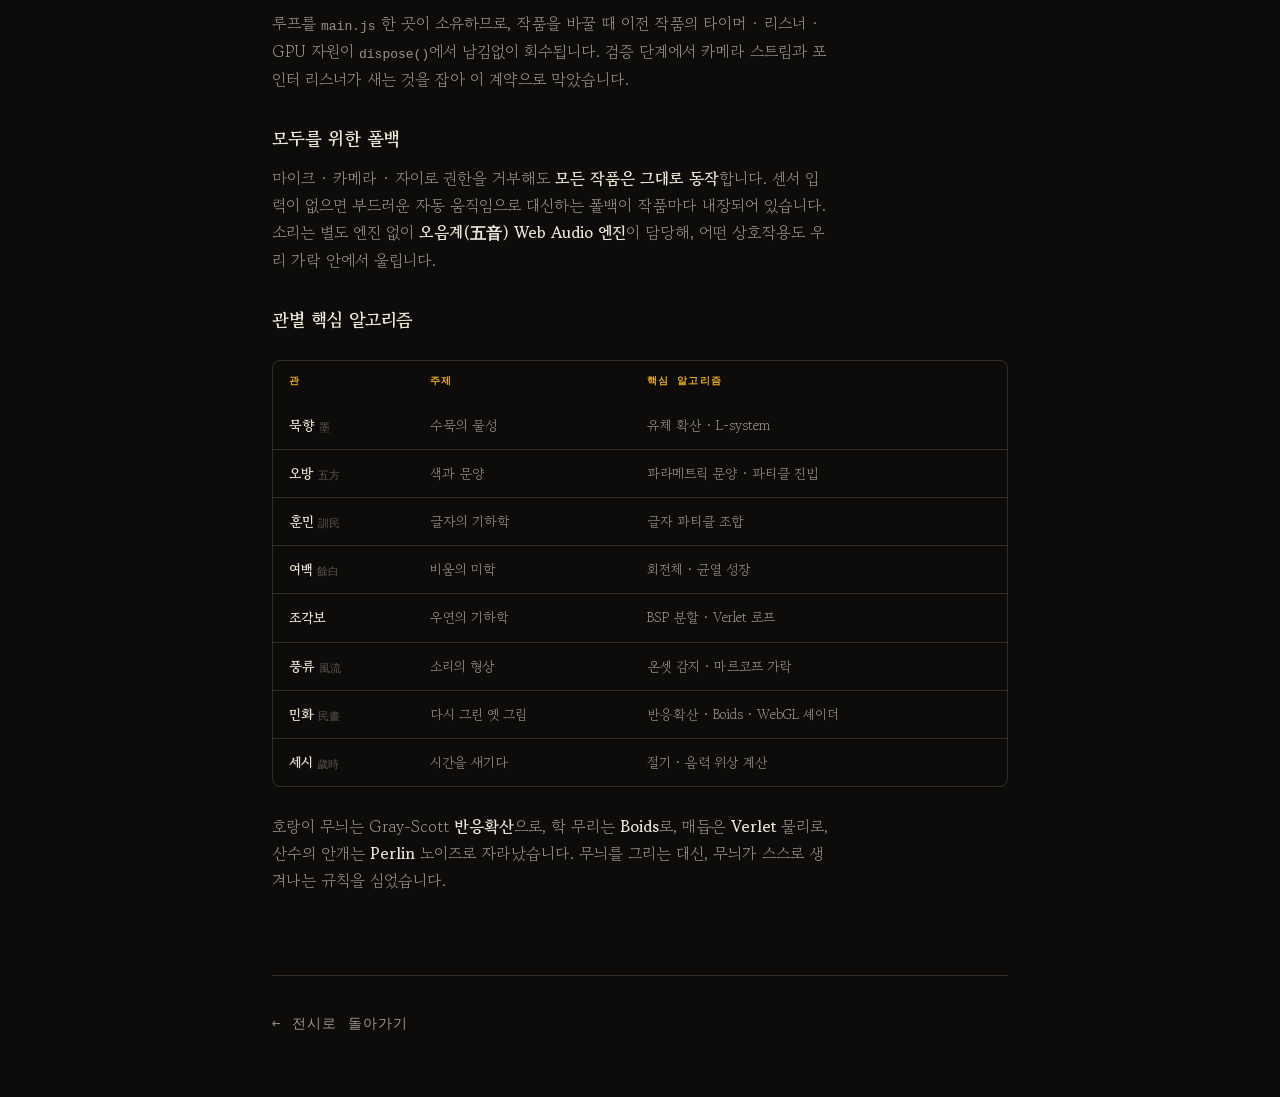
==== commit 548551ea: "fix: 인라인 파비콘 추가 및 브랜드 버튼 터치 타깃 보정 Co-Authored-By: Claude Fable 5 <noreply@anthropic.com>" ====
--- a/making-of.html
+++ b/making-of.html
@@ -8,6 +8,7 @@
   <link rel="preconnect" href="https://fonts.googleapis.com" />
   <link rel="preconnect" href="https://fonts.gstatic.com" crossorigin />
   <link href="https://fonts.googleapis.com/css2?family=Gowun+Batang:wght@400;700&family=Space+Mono:wght@400;700&display=swap" rel="stylesheet" />
+  <link rel="icon" href="data:image/svg+xml,%3Csvg xmlns='http://www.w3.org/2000/svg' viewBox='0 0 64 64'%3E%3Crect width='64' height='64' fill='%230E0C0A'/%3E%3Ctext x='32' y='44' font-size='36' text-anchor='middle' fill='%23EDE6D6' font-family='serif'%3E결%3C/text%3E%3C/svg%3E" />
   <link rel="stylesheet" href="./css/style.css" />
   <style>
     /* ── making-of 전용 스타일 (style.css의 변수·타이포 재사용) ── */
--- a/css/style.css
+++ b/css/style.css
@@ -74,6 +74,8 @@
 .topbar > * { pointer-events:auto; }
 
 .brand {
+  display:inline-flex; align-items:center;
+  min-height:44px;
   font-family:var(--mono);
   font-size:.9rem; font-weight:700;
   letter-spacing:.14em;
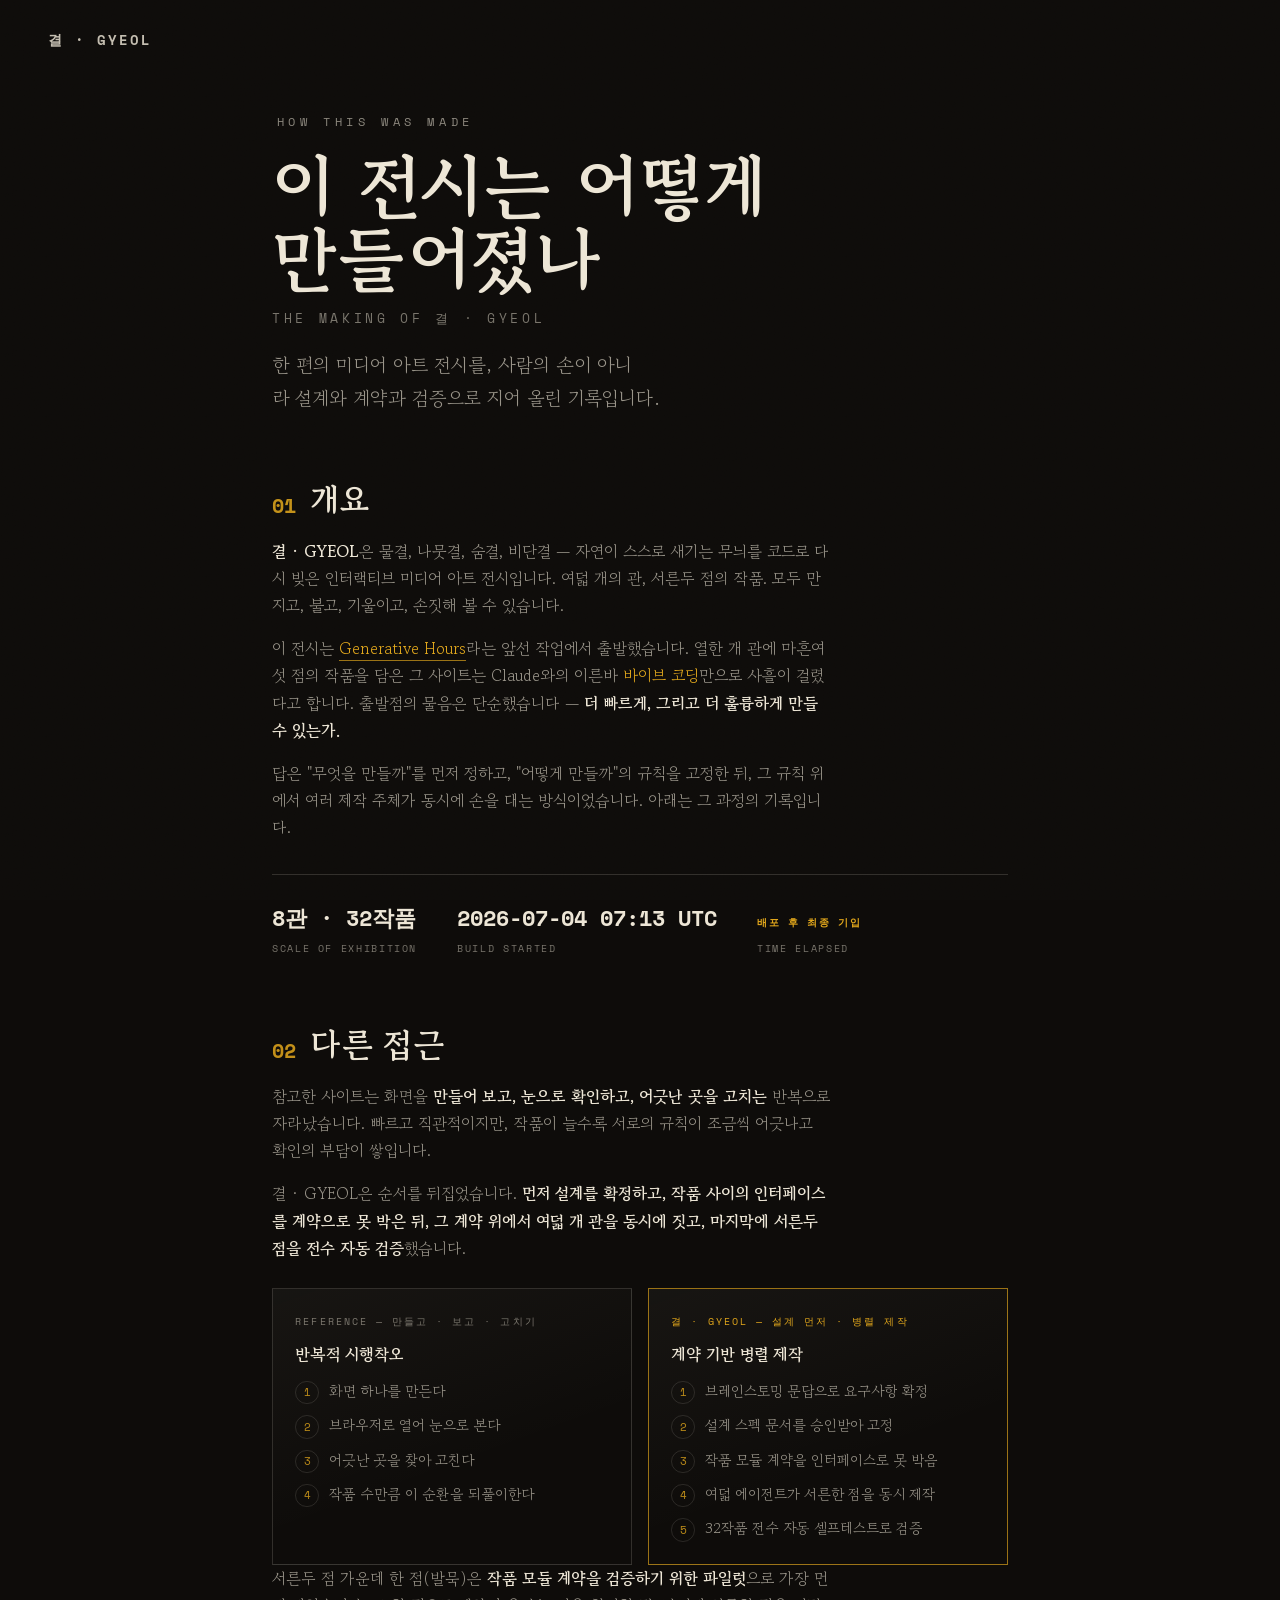
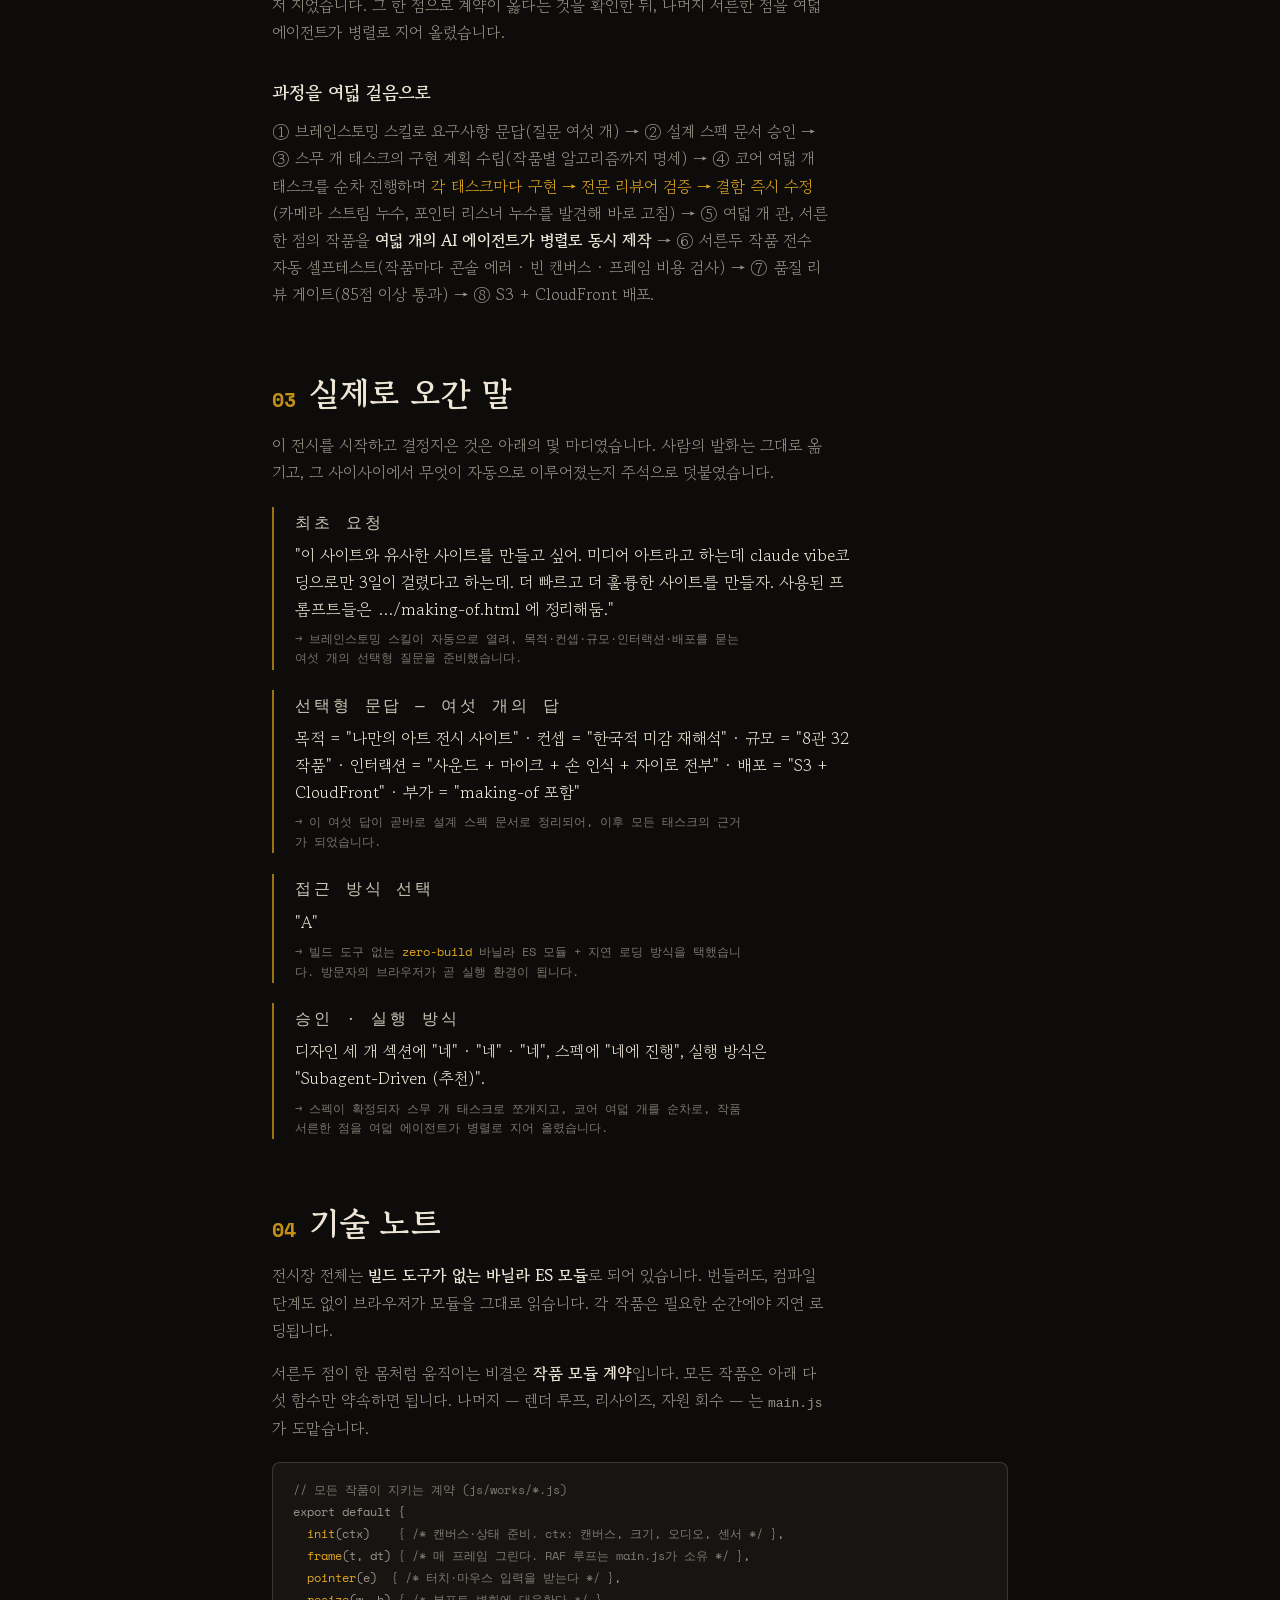
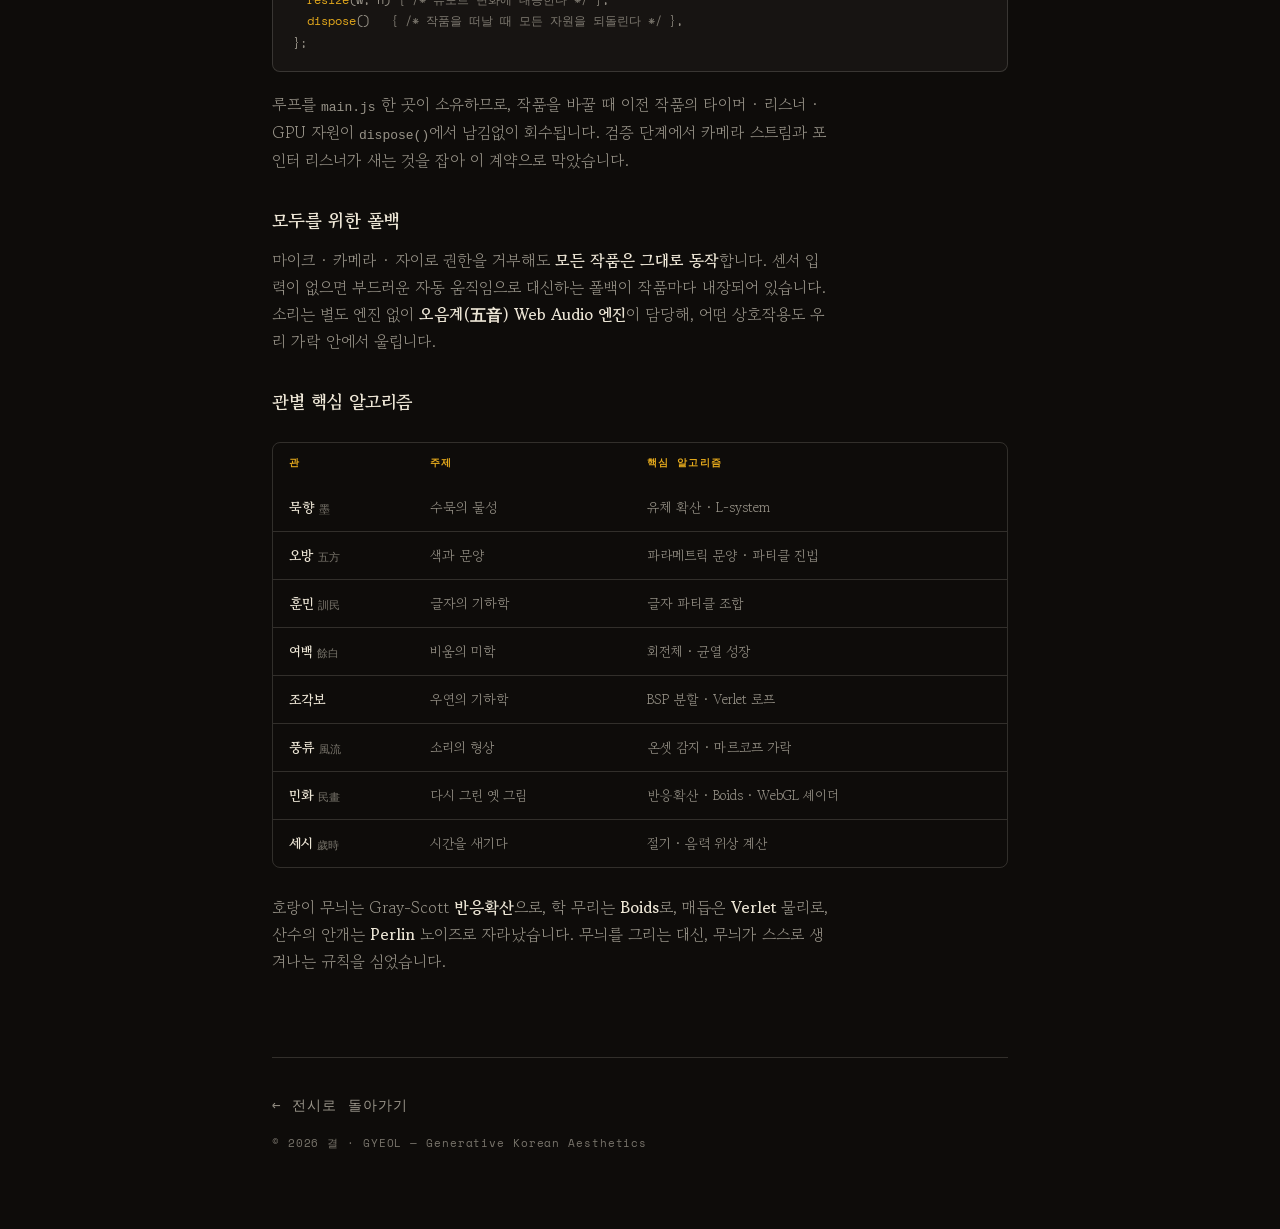
==== commit 2c5f4d41: "fix: 품질 리뷰 반영 — faint 대비 상향·저작권 표기·making-of 보완 Co-Authored-By: Claude Fable 5 <noreply@anthropic.co" ====
--- a/making-of.html
+++ b/making-of.html
@@ -24,6 +24,8 @@
     .mk p{color:var(--paper-dim);margin-bottom:1rem;max-width:62ch;}
     .mk strong{color:var(--paper);font-weight:700;}
     .mk em{color:var(--gold);font-style:normal;}
+    .mk p a{color:var(--gold);text-decoration:none;border-bottom:1px solid var(--hairline-hi);transition:border-color .3s var(--ease);}
+    .mk p a:hover{border-bottom-color:var(--gold);}
     /* 소요 통계 */
     .mk__stats{display:flex;flex-wrap:wrap;gap:1.5rem 2.5rem;margin-top:2rem;padding-top:1.8rem;border-top:1px solid var(--hairline);}
     .stat b{display:block;font-family:var(--mono);font-size:1.4rem;color:var(--paper);font-weight:700;line-height:1.3;}
@@ -86,7 +88,7 @@
       <p><strong>결 · GYEOL</strong>은 물결, 나뭇결, 숨결, 비단결 — 자연이 스스로 새기는 무늬를 코드로 다시 빚은
         인터랙티브 미디어 아트 전시입니다. 여덟 개의 관, 서른두 점의 작품. 모두 만지고, 불고, 기울이고,
         손짓해 볼 수 있습니다.</p>
-      <p>이 전시는 <strong>Generative Hours</strong>라는 앞선 작업에서 출발했습니다. 열한 개 관에 마흔여섯 점의
+      <p>이 전시는 <a href="https://d3acb4zouf8s0e.cloudfront.net/" rel="noopener">Generative Hours</a>라는 앞선 작업에서 출발했습니다. 열한 개 관에 마흔여섯 점의
         작품을 담은 그 사이트는 Claude와의 이른바 <em>바이브 코딩</em>만으로 사흘이 걸렸다고 합니다.
         출발점의 물음은 단순했습니다 — <strong>더 빠르게, 그리고 더 훌륭하게 만들 수 있는가.</strong></p>
       <p>답은 "무엇을 만들까"를 먼저 정하고, "어떻게 만들까"의 규칙을 고정한 뒤, 그 규칙 위에서
@@ -127,6 +129,8 @@
           </ol>
         </div>
       </div>
+      <p>서른두 점 가운데 한 점(발묵)은 <strong>작품 모듈 계약을 검증하기 위한 파일럿</strong>으로 가장 먼저 지었습니다.
+        그 한 점으로 계약이 옳다는 것을 확인한 뒤, 나머지 서른한 점을 여덟 에이전트가 병렬로 지어 올렸습니다.</p>
       <h3>과정을 여덟 걸음으로</h3>
       <p>① 브레인스토밍 스킬로 요구사항 문답(질문 여섯 개) → ② 설계 스펙 문서 승인 → ③ 스무 개 태스크의
         구현 계획 수립(작품별 알고리즘까지 명세) → ④ 코어 여덟 개 태스크를 순차 진행하며 <em>각 태스크마다
@@ -218,6 +222,7 @@
 
     <footer class="mk__back">
       <a href="./index.html">← 전시로 돌아가기</a>
+      <p class="foot__copy">© 2026 결 · GYEOL — Generative Korean Aesthetics</p>
     </footer>
   </main>
 </body>
--- a/css/style.css
+++ b/css/style.css
@@ -10,7 +10,7 @@
 
   /* 파생 톤 */
   --paper-dim:color-mix(in srgb,var(--paper) 62%,transparent);
-  --paper-faint:color-mix(in srgb,var(--paper) 34%,transparent);
+  --paper-faint:color-mix(in srgb,var(--paper) 48%,transparent);
   --hairline:color-mix(in srgb,var(--paper) 16%,transparent);
   --hairline-hi:color-mix(in srgb,var(--gold) 66%,transparent);
   --veil:color-mix(in srgb,var(--ink) 72%,transparent);
@@ -247,6 +247,12 @@
   transition:color .3s var(--ease), letter-spacing .4s var(--ease);
 }
 .foot a:hover { color:var(--gold); letter-spacing:.13em; }
+.foot__copy, .mk__back .foot__copy {
+  font-family:var(--mono);
+  font-size:.7rem; letter-spacing:.08em;
+  color:var(--paper-faint);
+  margin-top:1rem;
+}
 
 /* ═══════════════════════ 뷰어 (전체화면) ═══════════════════════════ */
 .viewer { position:fixed; inset:0; z-index:40; background:var(--black); }
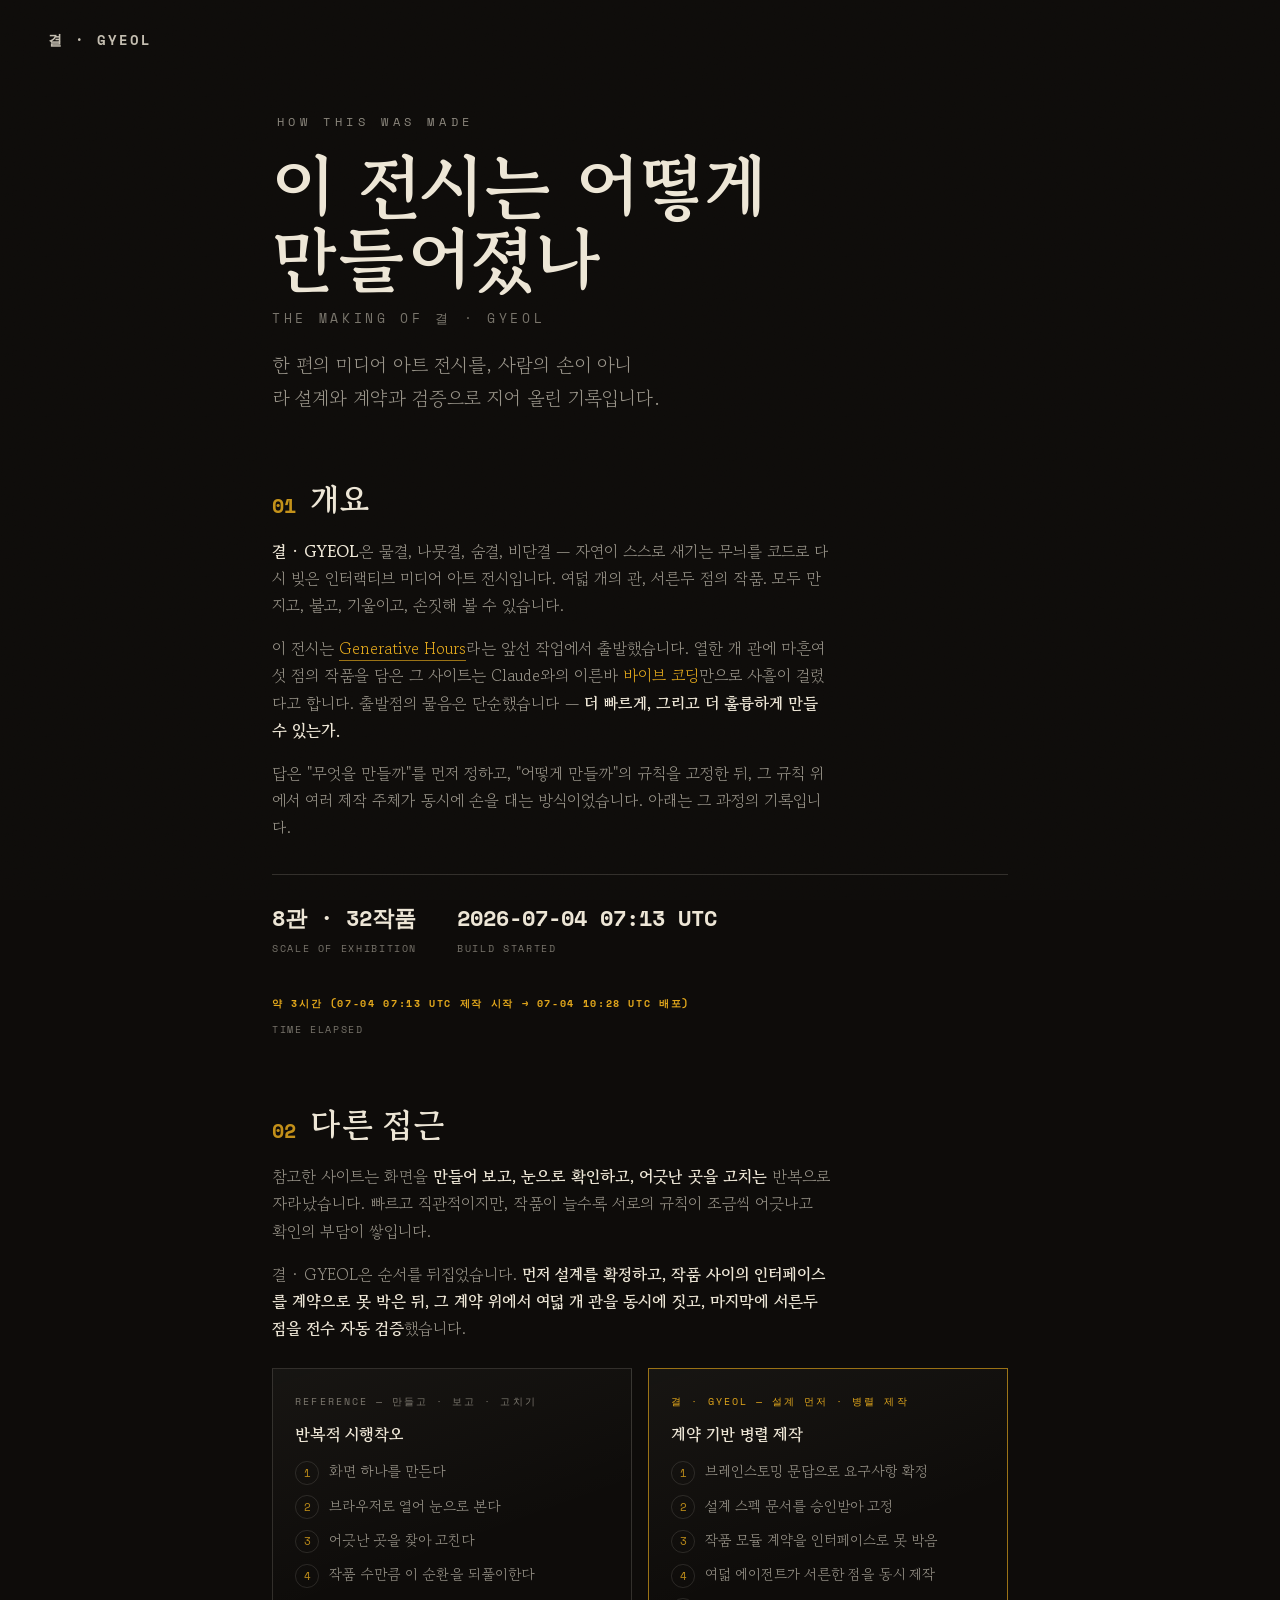
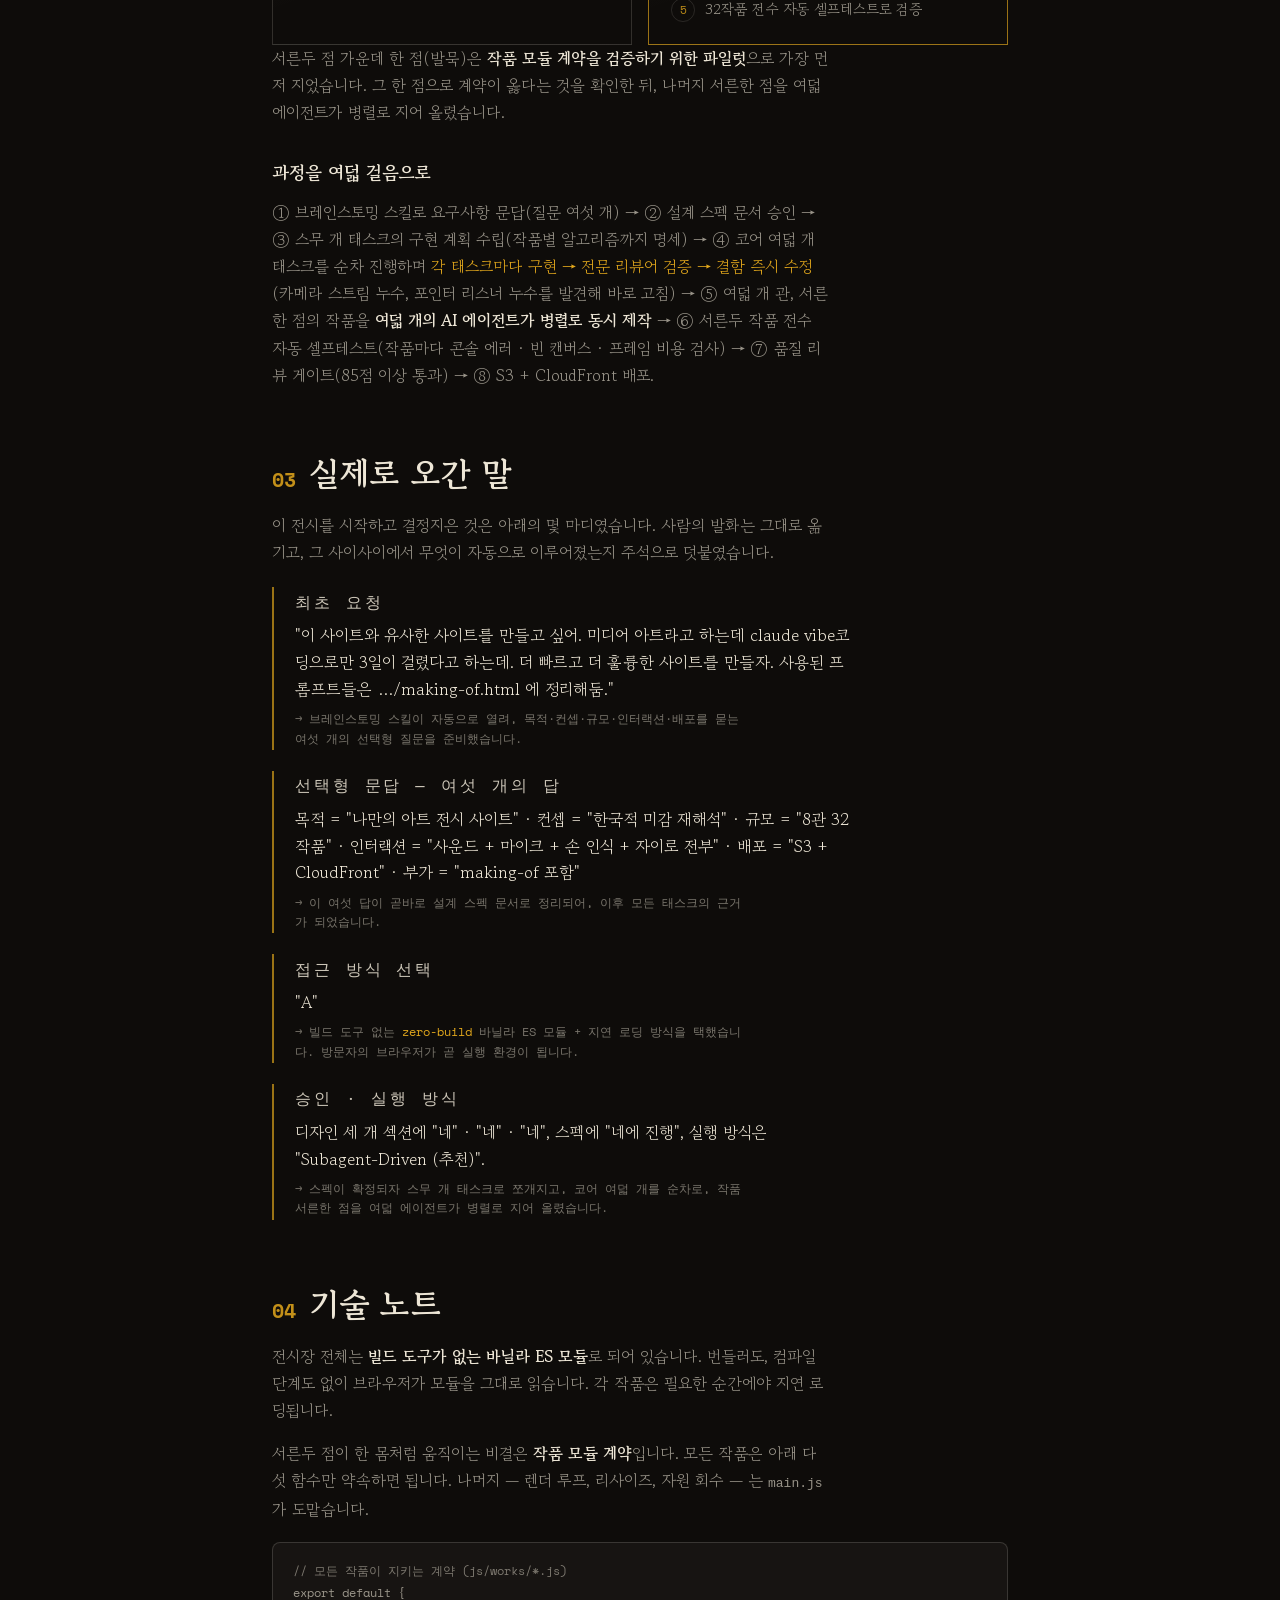
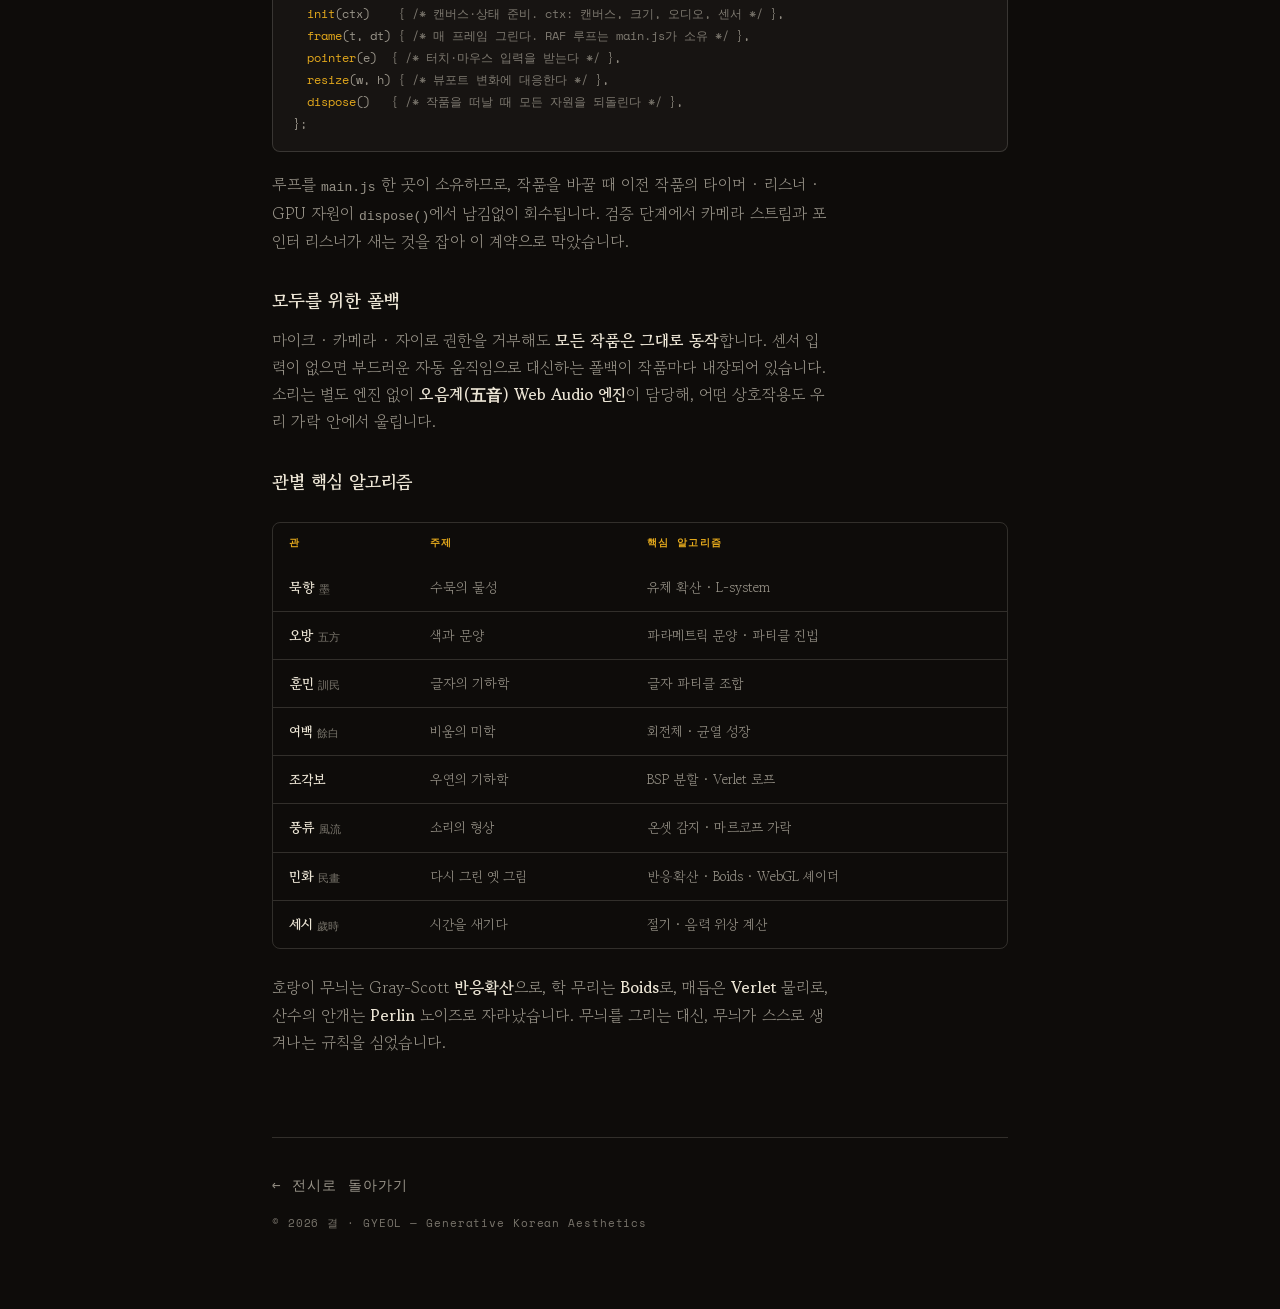
==== commit ab764df1: "feat: S3+CloudFront 배포 스크립트 및 제작 시간 기입 Co-Authored-By: Claude Fable 5 <noreply@anthropic.com> Claude" ====
--- a/making-of.html
+++ b/making-of.html
@@ -96,7 +96,7 @@
       <div class="mk__stats">
         <div class="stat"><b>8관 · 32작품</b><span>SCALE OF EXHIBITION</span></div>
         <div class="stat"><b>2026-07-04 07:13 UTC</b><span>BUILD STARTED</span></div>
-        <div class="stat"><b><span id="elapsed">배포 후 최종 기입</span></b><span>TIME ELAPSED</span></div>
+        <div class="stat"><b><span id="elapsed">약 3시간 (07-04 07:13 UTC 제작 시작 → 07-04 10:28 UTC 배포)</span></b><span>TIME ELAPSED</span></div>
       </div>
     </section>
 
